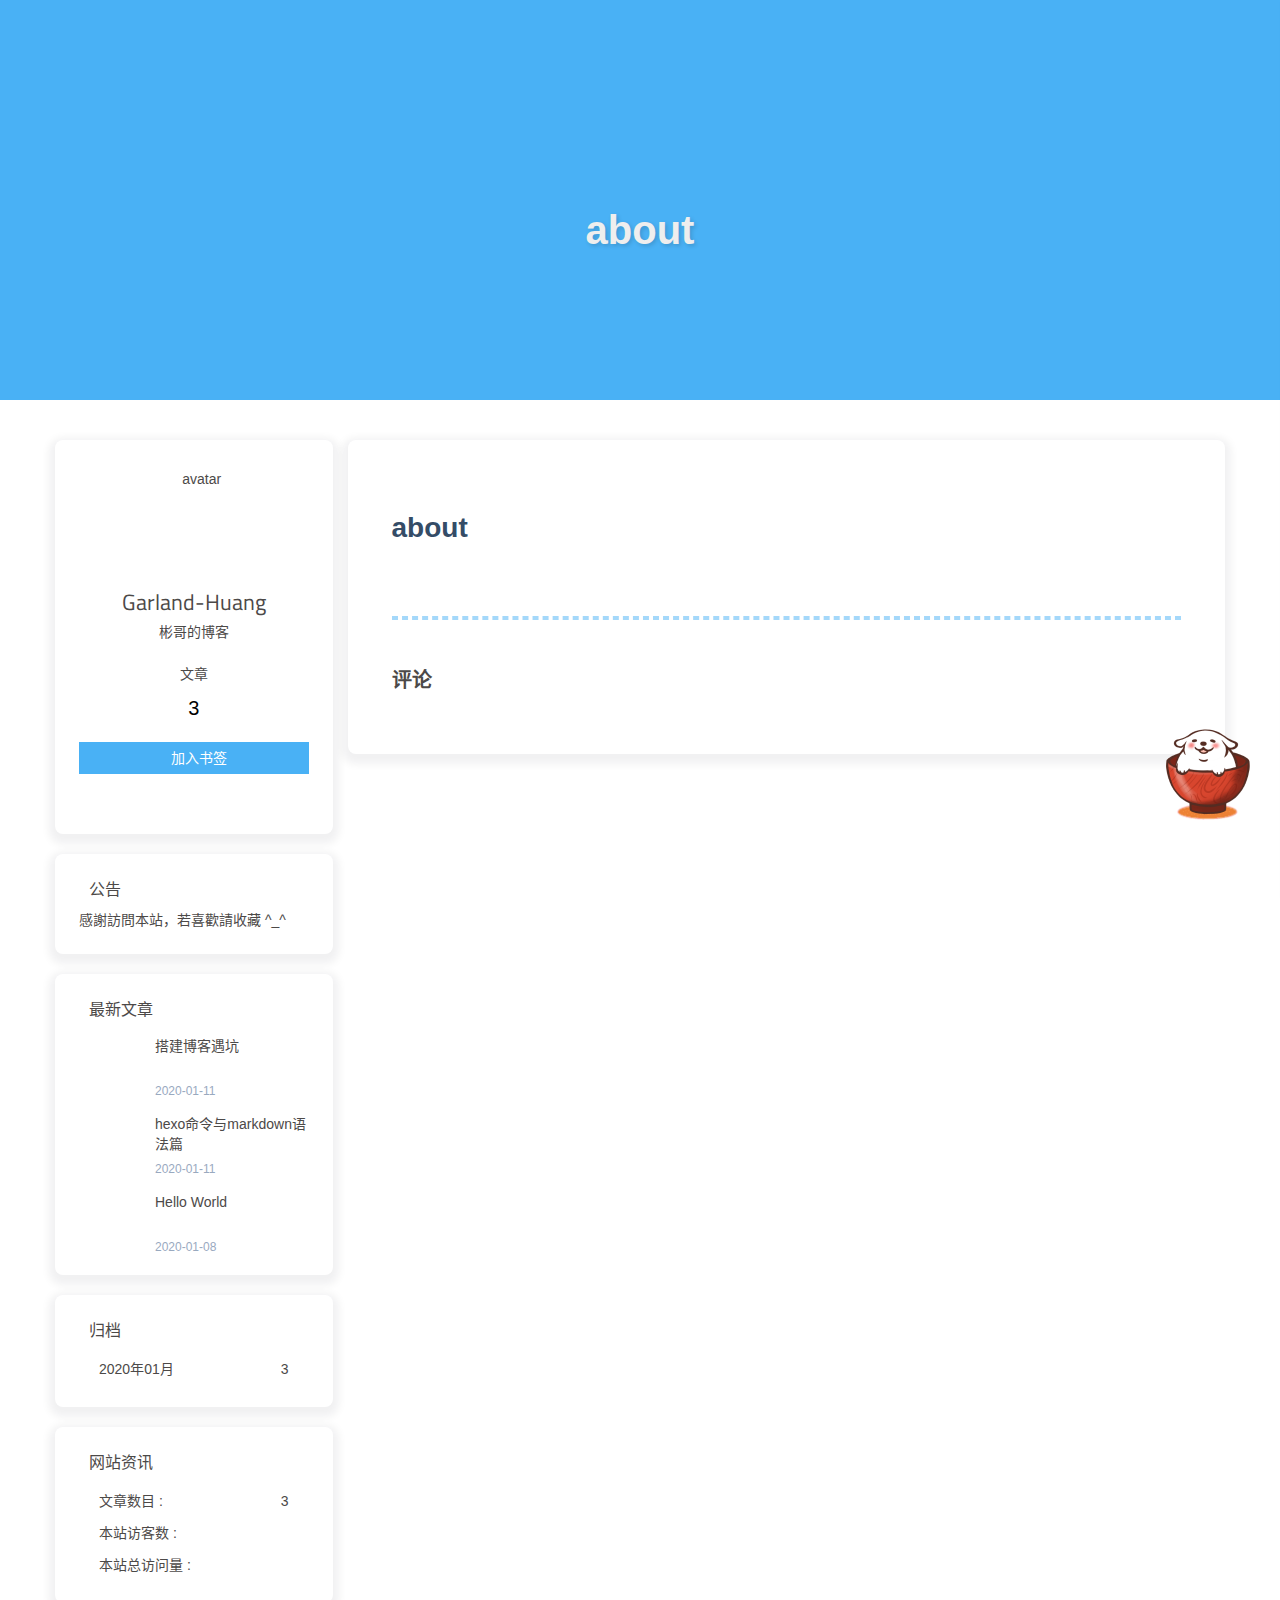
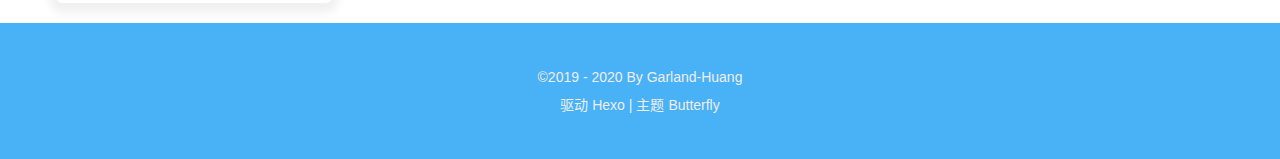
==== about/index.html @ a45348ec "Site updated: 2020-02-02 19:37:03" ====
<!DOCTYPE html><html lang="zh-CN" data-theme="light"><head><meta charset="UTF-8"><meta http-equiv="X-UA-Compatible" content="IE=edge"><meta name="viewport" content="width=device-width, initial-scale=1, maximum-scale=5"><title>about | 彬哥的个人博客 | 暗夜...</title><meta name="description" content="about"><meta name="keywords" content="Garland"><meta name="author" content="Garland-Huang"><meta name="copyright" content="Garland-Huang"><meta name="format-detection" content="telephone=no"><link rel="shortcut icon" href="/img/favicon.ico"><link rel="preconnect" href="//cdn.jsdelivr.net"><link rel="preconnect" href="https://fonts.googleapis.com" crossorigin><link rel="preconnect" href="//busuanzi.ibruce.info"><meta name="twitter:card" content="summary"><meta name="twitter:title" content="about"><meta name="twitter:description" content="about"><meta name="twitter:image" content="http://huangjiabin.cn/img/avatar.png"><meta property="og:type" content="website"><meta property="og:title" content="about"><meta property="og:url" content="http://huangjiabin.cn/about/"><meta property="og:site_name" content="彬哥的个人博客 | 暗夜..."><meta property="og:description" content="about"><meta property="og:image" content="http://huangjiabin.cn/img/avatar.png"><meta http-equiv="Cache-Control" content="no-transform"><meta http-equiv="Cache-Control" content="no-siteapp"><script src="https://cdn.jsdelivr.net/npm/js-cookie/dist/js.cookie.min.js"></script><script>const autoChangeMode = 'false'
var t = Cookies.get("theme");
if (autoChangeMode == '1'){
const isDarkMode = window.matchMedia("(prefers-color-scheme: dark)").matches
const isLightMode = window.matchMedia("(prefers-color-scheme: light)").matches
const isNotSpecified = window.matchMedia("(prefers-color-scheme: no-preference)").matches
const hasNoSupport = !isDarkMode && !isLightMode && !isNotSpecified

if (t === undefined){
  if (isLightMode) activateLightMode()
  else if (isDarkMode) activateDarkMode()
  else if (isNotSpecified || hasNoSupport){
    console.log('You specified no preference for a color scheme or your browser does not support it. I Schedule dark mode during night time.')
    now = new Date();
    hour = now.getHours();
    isNight = hour < 6 || hour >= 18
    isNight ? activateDarkMode() : activateLightMode()
}
} else if (t == 'light') activateLightMode()
else activateDarkMode()


} else if (autoChangeMode == '2'){
  now = new Date();
  hour = now.getHours();
  isNight = hour < 6 || hour >= 18
  if(t === undefined) isNight? activateDarkMode() : activateLightMode()
  else if (t === 'light') activateLightMode()
  else activateDarkMode() 
} else {
  if ( t == 'dark' ) activateDarkMode()
  else if ( t == 'light') activateLightMode()
}

function activateDarkMode(){
  document.documentElement.setAttribute('data-theme', 'dark')
  if (document.querySelector('meta[name="theme-color"]') !== null){
    document.querySelector('meta[name="theme-color"]').setAttribute('content','#000')
  }
}
function activateLightMode(){
  document.documentElement.setAttribute('data-theme', 'light')
  if (document.querySelector('meta[name="theme-color"]') !== null){
  document.querySelector('meta[name="theme-color"]').setAttribute('content','#fff')
  }
}</script><link rel="stylesheet" href="/css/index.css"><link rel="stylesheet" href="https://cdn.jsdelivr.net/npm/font-awesome@latest/css/font-awesome.min.css"><link rel="stylesheet" href="https://cdn.jsdelivr.net/npm/@fancyapps/fancybox@latest/dist/jquery.fancybox.min.css"><link rel="canonical" href="http://huangjiabin.cn/about/"><link rel="stylesheet" type="text/css" href="https://cdn.jsdelivr.net/npm/gitalk/dist/gitalk.min.css"><script src="https://cdn.jsdelivr.net/npm/gitalk@latest/dist/gitalk.min.js"></script><script src="https://cdn.jsdelivr.net/npm/blueimp-md5@2.10.0/js/md5.min.js"></script><link rel="preload" href="https://cdn.jsdelivr.net/gh/jerryc127/butterfly_cdn@2.1.0/top_img/index.jpg" as="image"><link rel="stylesheet" href="https://fonts.googleapis.com/css?family=Titillium+Web"><script>var GLOBAL_CONFIG = { 
  root: '/',
  algolia: undefined,
  localSearch: undefined,
  translate: {"defaultEncoding":2,"translateDelay":0,"cookieDomain":"https://xxx/","msgToTraditionalChinese":"繁","msgToSimplifiedChinese":"简"},
  copy: {
    success: '复制成功',
    error: '复制错误',
    noSupport: '浏览器不支持'
  },
  bookmark: {
    title: 'Snackbar.bookmark.title',
    message_prev: '按',
    message_next: '键将本页加入书签'
  },
  runtime_unit: '天',
  runtime: false,
  copyright: undefined,
  ClickShowText: undefined,
  medium_zoom: false,
  fancybox: true,
  Snackbar: undefined,
  baiduPush: false,
  isHome: false,
  isPost: false
  
}</script><meta name="generator" content="Hexo 4.2.0"><link rel="alternate" href="/atom.xml" title="彬哥的个人博客 | 暗夜..." type="application/atom+xml">
</head><body><canvas class="fireworks"></canvas><header> <div id="page-header"><span class="pull_left" id="blog_name"><a class="blog_title" id="site-name" href="/">彬哥的个人博客 | 暗夜...</a></span><span class="toggle-menu pull_right close"><a class="site-page"><i class="fa fa-bars fa-fw" aria-hidden="true"></i></a></span><span class="pull_right menus"><div class="menus_items"><div class="menus_item"><a class="site-page" href="/"><i class="fa-fw fa fa-home"></i><span> 首页</span></a></div><div class="menus_item"><a class="site-page" href="/archives/"><i class="fa-fw fa fa-archive"></i><span> 时间轴</span></a></div><div class="menus_item"><a class="site-page" href="/tags/"><i class="fa-fw fa fa-tags"></i><span> 标签</span></a></div><div class="menus_item"><a class="site-page" href="/categories/"><i class="fa-fw fa fa-folder-open"></i><span> 分类</span></a></div><div class="menus_item"><a class="site-page"><i class="fa-fw fa fa-list" aria-hidden="true"></i><span> 娱乐</span><i class="fa fa-chevron-down menus-expand" aria-hidden="true"></i></a><ul class="menus_item_child"><li><a class="site-page" href="/music/"><i class="fa-fw fa fa-music"></i><span> 音乐</span></a></li><li><a class="site-page" href="/movies/"><i class="fa-fw fa fa-film"></i><span> 电影</span></a></li></ul></div><div class="menus_item"><a class="site-page" href="/link/"><i class="fa-fw fa fa-link"></i><span> 友链</span></a></div><div class="menus_item"><a class="site-page" href="/about/"><i class="fa-fw fa fa-heart"></i><span> 关于</span></a></div></div></span></div></header><div id="mobile-sidebar"><div id="menu_mask"></div><div id="mobile-sidebar-menus"><div class="mobile_author_icon"><img class="avatar-img" src="/img/avatar.png" onerror="onerror=null;src='/img/friend_404.gif'" alt="avatar"></div><div class="mobile_post_data"><div class="mobile_data_item is-center"><div class="mobile_data_link"><a href="/archives/"><div class="headline">文章</div><div class="length_num">3</div></a></div></div></div><hr><div class="menus_items"><div class="menus_item"><a class="site-page" href="/"><i class="fa-fw fa fa-home"></i><span> 首页</span></a></div><div class="menus_item"><a class="site-page" href="/archives/"><i class="fa-fw fa fa-archive"></i><span> 时间轴</span></a></div><div class="menus_item"><a class="site-page" href="/tags/"><i class="fa-fw fa fa-tags"></i><span> 标签</span></a></div><div class="menus_item"><a class="site-page" href="/categories/"><i class="fa-fw fa fa-folder-open"></i><span> 分类</span></a></div><div class="menus_item"><a class="site-page"><i class="fa-fw fa fa-list" aria-hidden="true"></i><span> 娱乐</span><i class="fa fa-chevron-down menus-expand" aria-hidden="true"></i></a><ul class="menus_item_child"><li><a class="site-page" href="/music/"><i class="fa-fw fa fa-music"></i><span> 音乐</span></a></li><li><a class="site-page" href="/movies/"><i class="fa-fw fa fa-film"></i><span> 电影</span></a></li></ul></div><div class="menus_item"><a class="site-page" href="/link/"><i class="fa-fw fa fa-link"></i><span> 友链</span></a></div><div class="menus_item"><a class="site-page" href="/about/"><i class="fa-fw fa fa-heart"></i><span> 关于</span></a></div></div></div></div><div id="body-wrap"><nav class="not_index_bg" id="nav" style="background-image: url(https://cdn.jsdelivr.net/gh/jerryc127/butterfly_cdn@2.1.0/top_img/index.jpg)"><div id="page_site-info"><div id="site-title"><span class="blogtitle">about</span></div></div></nav><main id="content-outer"><div class="layout_page" id="content-inner"><article id="page"><h1>about</h1><div class="article-container"></div><nav id="pagination"><div class="pagination"></div></nav><hr><div id="post-comment"><div class="comment_headling"><i class="fa fa-comments fa-fw" aria-hidden="true"></i><span> 评论</span></div><div id="gitalk-container"></div><script>var gitalk = new Gitalk({
  clientID: 'Iv1.d2385b5e6cdc7e9d',
  clientSecret: 'ff9195f30283f5618d2cb65012f3c8c3c2c11905',
  repo: 'Garland-Huang.github.io',
  owner: 'Garland-Huang',
  admin: 'Garland-Huang',
  id: md5(decodeURI(location.pathname)),
  language: '',
  updateCountCallback: commentCount
})
gitalk.render('gitalk-container')

function commentCount(n){
  document.getElementsByClassName('gitalk-comment-count')[0].innerHTML= n
}</script></div></article><div class="aside_content" id="aside_content"><div class="card-widget card-info"><div class="card-content"><div class="card-info-avatar is-center"><img class="avatar-img" src="/img/avatar.png" onerror="this.onerror=null;this.src='/img/friend_404.gif'" alt="avatar"><div class="author-info__name">Garland-Huang</div><div class="author-info__description">彬哥的博客</div></div><div class="card-info-data"><div class="card-info-data-item is-center"><a href="/archives/"><div class="headline">文章</div><div class="length_num">3</div></a></div></div><div class="card-info-bookmark is-center"><a class="bookmark button--primary button--animated" id="bookmark-it" href="javascript:;" title="加入书签" target="_self"><i class="fa fa-bookmark" aria-hidden="true"></i><span>加入书签</span></a></div><div class="card-info-social-icons is-center"><a class="social-icon" href="https://github.com/Garland-Huang" target="_blank"><i class="fa fa-github" aria-hidden="true"></i></a><a class="social-icon" href="mailto:328720905@qq.com" target="_blank"><i class="fa fa-envelope" aria-hidden="true"></i></a><a class="social-icon" href="/atom.xml" target="_blank"><i class="fa fa-rss" aria-hidden="true"></i></a></div></div></div><div class="card-widget card-announcement"><div class="card-content"><div class="item-headline"><i class="fa fa-bullhorn card-announcement-animation" aria-hidden="true"></i><span>公告</span></div><div class="announcement_content">感謝訪問本站，若喜歡請收藏 ^_^</div></div></div><div class="card-widget card-recent-post"><div class="card-content"><div class="item-headline"><i class="fa fa-history" aria-hidden="true"></i><span>最新文章</span></div><div class="aside-recent-item"> <div class="aside-recent-post"><a href="/2020/01/11/%E6%90%AD%E5%BB%BA%E5%8D%9A%E5%AE%A2%E9%81%87%E5%9D%91/"><div class="aside-post-cover"><img class="aside-post-bg lazyload" data-src="https://cdn.jsdelivr.net/gh/jerryc127/butterfly_cdn@2.1.0/top_img/default.png" onerror="this.onerror=null;this.src='/img/404.jpg'" title="搭建博客遇坑" alt="搭建博客遇坑"></div><div class="aside-post-title"><div class="aside-post_title" href="/2020/01/11/%E6%90%AD%E5%BB%BA%E5%8D%9A%E5%AE%A2%E9%81%87%E5%9D%91/" title="搭建博客遇坑">搭建博客遇坑</div><time class="aside-post_meta post-meta__date">2020-01-11</time></div></a></div><div class="aside-recent-post"><a href="/2020/01/11/%E8%AF%AD%E6%B3%95%E5%91%BD%E4%BB%A4%E7%AF%87/"><div class="aside-post-cover"><img class="aside-post-bg lazyload" data-src="https://cdn.jsdelivr.net/gh/jerryc127/butterfly_cdn@2.1.0/top_img/default.png" onerror="this.onerror=null;this.src='/img/404.jpg'" title="hexo命令与markdown语法篇" alt="hexo命令与markdown语法篇"></div><div class="aside-post-title"><div class="aside-post_title" href="/2020/01/11/%E8%AF%AD%E6%B3%95%E5%91%BD%E4%BB%A4%E7%AF%87/" title="hexo命令与markdown语法篇">hexo命令与markdown语法篇</div><time class="aside-post_meta post-meta__date">2020-01-11</time></div></a></div><div class="aside-recent-post"><a href="/2020/01/08/hello-world/"><div class="aside-post-cover"><img class="aside-post-bg lazyload" data-src="https://cdn.jsdelivr.net/gh/jerryc127/butterfly_cdn@2.1.0/top_img/default.png" onerror="this.onerror=null;this.src='/img/404.jpg'" title="Hello World" alt="Hello World"></div><div class="aside-post-title"><div class="aside-post_title" href="/2020/01/08/hello-world/" title="Hello World">Hello World</div><time class="aside-post_meta post-meta__date">2020-01-08</time></div></a></div></div></div></div><div class="card-widget card-archives"><div class="card-content"><div class="item-headline"><i class="fa fa-archive" aria-hidden="true"></i><span>归档</span></div><ul class="archive-list"><li class="archive-list-item"><a class="archive-list-link" href="/archives/2020/01/"><span class="archive-list-date">2020年01月</span><span class="archive-list-count">3</span></a></li></ul></div></div><div class="card-widget card-webinfo"><div class="card-content"><div class="item-headline"><i class="fa fa-line-chart" aria-hidden="true"></i><span>网站资讯</span></div><div class="webinfo"><div class="webinfo-item"><div class="webinfo-article-name">文章数目 :</div><div class="webinfo-article-count">3</div></div><div class="webinfo-item">      <div class="webinfo-site-uv-name">本站访客数 :</div><div class="webinfo-site-uv-count" id="busuanzi_value_site_uv"></div></div><div class="webinfo-item"><div class="webinfo-site-name">本站总访问量 :</div><div class="webinfo-site-pv-count" id="busuanzi_value_site_pv"></div></div></div></div></div></div></div></main><footer id="footer" data-type="color"><div id="footer-wrap"><div class="copyright">&copy;2019 - 2020 By Garland-Huang</div><div class="framework-info"><span>驱动 </span><a href="http://hexo.io" target="_blank" rel="noopener"><span>Hexo</span></a><span class="footer-separator">|</span><span>主题 </span><a href="https://github.com/jerryc127/hexo-theme-butterfly" target="_blank" rel="noopener"><span>Butterfly</span></a></div></div></footer></div><section class="rightside" id="rightside"><div id="rightside-config-hide"><a class="translate_chn_to_cht" id="translateLink" href="javascript:translatePage();" title="简繁转换" target="_self">繁</a><i class="darkmode fa fa-moon-o" id="darkmode" title="夜间模式"></i></div><div id="rightside-config-show"><div id="rightside_config" title="设置"><i class="fa fa-cog" aria-hidden="true"></i></div><i class="fa fa-arrow-up" id="go-up" title="回到顶部" aria-hidden="true"></i></div></section><script src="https://cdn.jsdelivr.net/npm/jquery@latest/dist/jquery.min.js"></script><script src="/js/utils.js"></script><script src="/js/main.js"></script><script src="/js/tw_cn.js"></script><script src="https://cdn.jsdelivr.net/npm/@fancyapps/fancybox@latest/dist/jquery.fancybox.min.js"></script><script src="https://cdn.jsdelivr.net/npm/animejs@latest/anime.min.js"></script><script src="https://cdn.jsdelivr.net/gh/jerryc127/butterfly_cdn@2.1.0/js/fireworks.js"></script><script id="canvas_nest" color="0,0,255" opacity="0.7" zIndex="-1" count="99" mobile="true" src="https://cdn.jsdelivr.net/gh/jerryc127/butterfly_cdn@2.1.0/js/canvas-nest.js"></script><script async src="//busuanzi.ibruce.info/busuanzi/2.3/busuanzi.pure.mini.js"></script><script src="https://cdn.jsdelivr.net/npm/instant.page@latest/instantpage.min.js" type="module"></script><script src="https://cdn.jsdelivr.net/npm/lazysizes@latest/lazysizes.min.js" async=""></script><script src="/live2dw/lib/L2Dwidget.min.js?094cbace49a39548bed64abff5988b05"></script><script>L2Dwidget.init({"model":{"jsonPath":"/live2dw/assets/wanko.model.json"},"display":{"position":"right","width":150,"height":300},"mobile":{"show":false,"scale":0.5},"log":false,"pluginJsPath":"lib/","pluginModelPath":"assets/","pluginRootPath":"live2dw/","tagMode":false});</script></body></html>
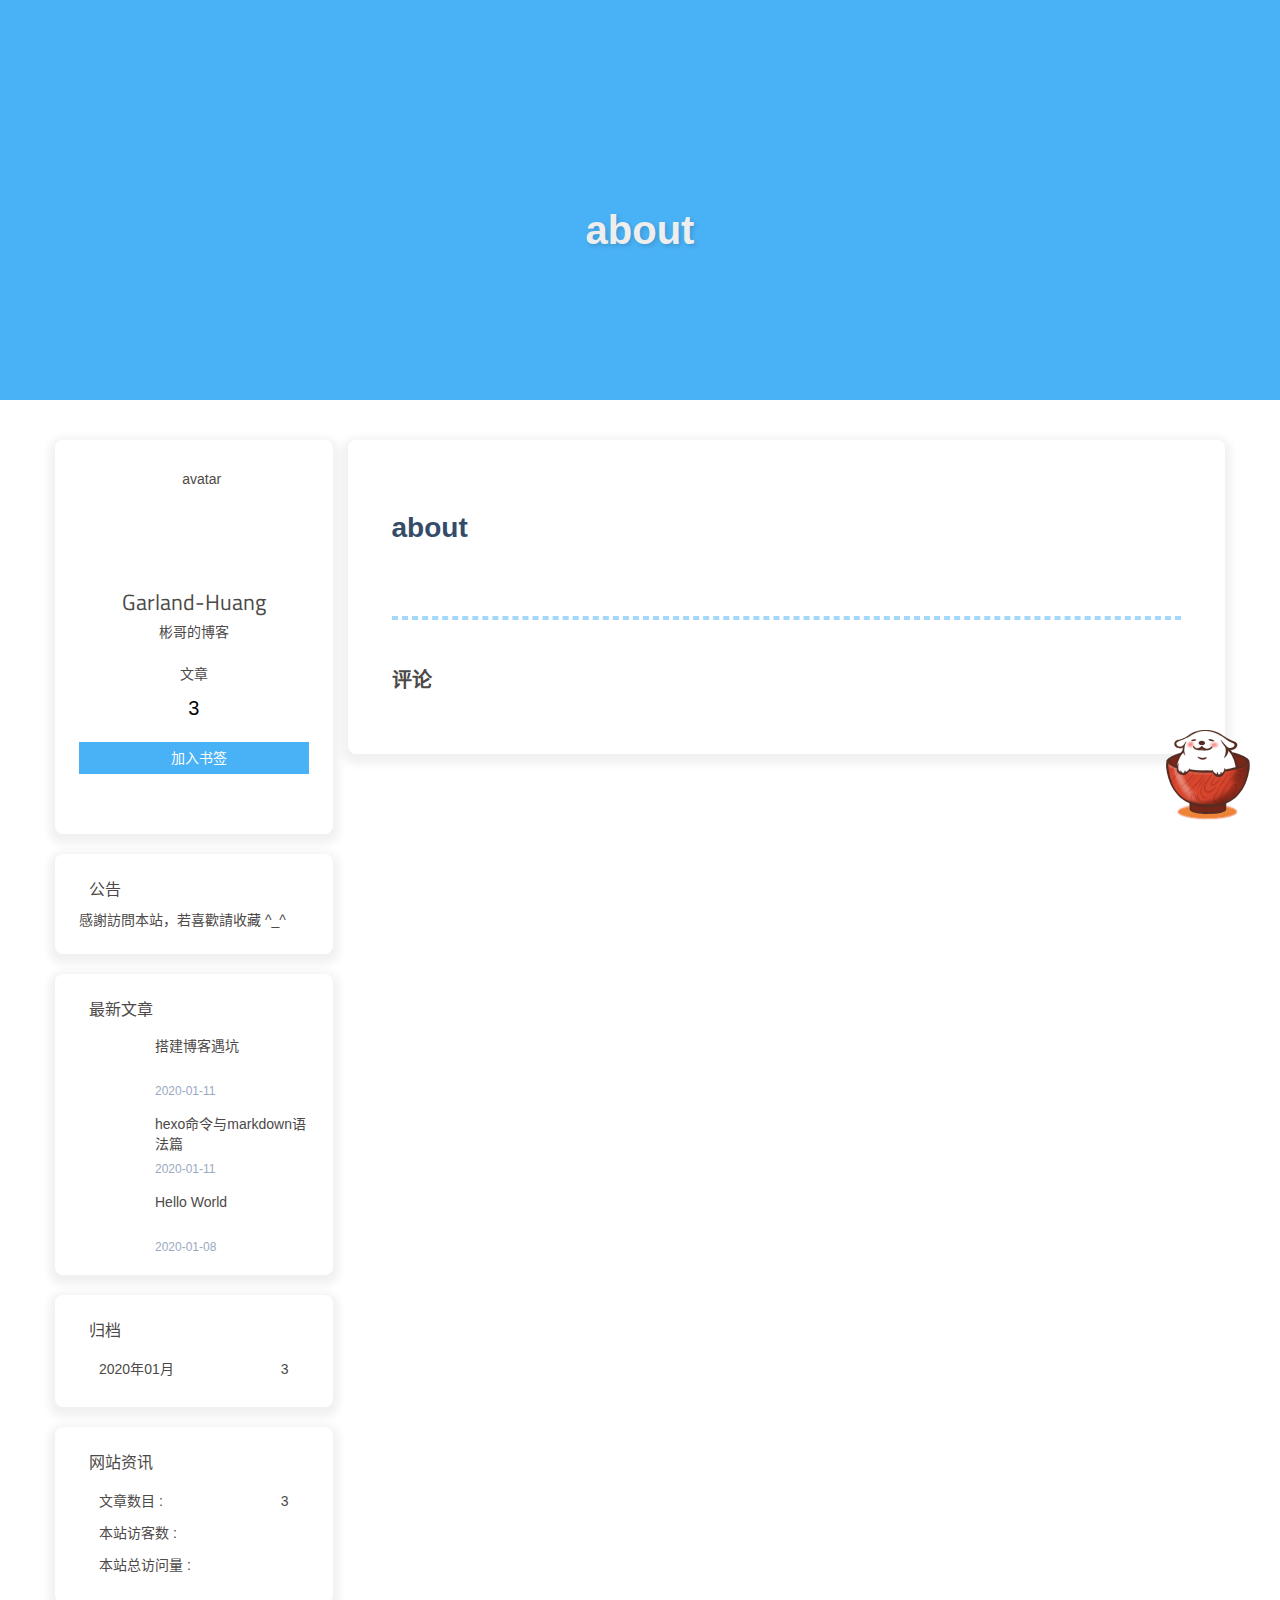
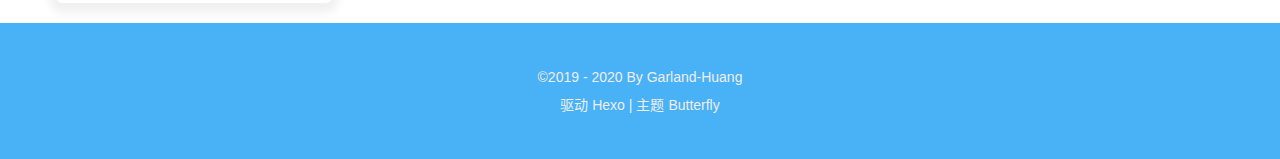
==== commit e797f4db: "Site updated: 2020-02-03 00:46:48" ====
--- a/about/index.html
+++ b/about/index.html
@@ -71,9 +71,9 @@
   
 }</script><meta name="generator" content="Hexo 4.2.0"><link rel="alternate" href="/atom.xml" title="彬哥的个人博客 | 暗夜..." type="application/atom+xml">
 </head><body><canvas class="fireworks"></canvas><header> <div id="page-header"><span class="pull_left" id="blog_name"><a class="blog_title" id="site-name" href="/">彬哥的个人博客 | 暗夜...</a></span><span class="toggle-menu pull_right close"><a class="site-page"><i class="fa fa-bars fa-fw" aria-hidden="true"></i></a></span><span class="pull_right menus"><div class="menus_items"><div class="menus_item"><a class="site-page" href="/"><i class="fa-fw fa fa-home"></i><span> 首页</span></a></div><div class="menus_item"><a class="site-page" href="/archives/"><i class="fa-fw fa fa-archive"></i><span> 时间轴</span></a></div><div class="menus_item"><a class="site-page" href="/tags/"><i class="fa-fw fa fa-tags"></i><span> 标签</span></a></div><div class="menus_item"><a class="site-page" href="/categories/"><i class="fa-fw fa fa-folder-open"></i><span> 分类</span></a></div><div class="menus_item"><a class="site-page"><i class="fa-fw fa fa-list" aria-hidden="true"></i><span> 娱乐</span><i class="fa fa-chevron-down menus-expand" aria-hidden="true"></i></a><ul class="menus_item_child"><li><a class="site-page" href="/music/"><i class="fa-fw fa fa-music"></i><span> 音乐</span></a></li><li><a class="site-page" href="/movies/"><i class="fa-fw fa fa-film"></i><span> 电影</span></a></li></ul></div><div class="menus_item"><a class="site-page" href="/link/"><i class="fa-fw fa fa-link"></i><span> 友链</span></a></div><div class="menus_item"><a class="site-page" href="/about/"><i class="fa-fw fa fa-heart"></i><span> 关于</span></a></div></div></span></div></header><div id="mobile-sidebar"><div id="menu_mask"></div><div id="mobile-sidebar-menus"><div class="mobile_author_icon"><img class="avatar-img" src="/img/avatar.png" onerror="onerror=null;src='/img/friend_404.gif'" alt="avatar"></div><div class="mobile_post_data"><div class="mobile_data_item is-center"><div class="mobile_data_link"><a href="/archives/"><div class="headline">文章</div><div class="length_num">3</div></a></div></div></div><hr><div class="menus_items"><div class="menus_item"><a class="site-page" href="/"><i class="fa-fw fa fa-home"></i><span> 首页</span></a></div><div class="menus_item"><a class="site-page" href="/archives/"><i class="fa-fw fa fa-archive"></i><span> 时间轴</span></a></div><div class="menus_item"><a class="site-page" href="/tags/"><i class="fa-fw fa fa-tags"></i><span> 标签</span></a></div><div class="menus_item"><a class="site-page" href="/categories/"><i class="fa-fw fa fa-folder-open"></i><span> 分类</span></a></div><div class="menus_item"><a class="site-page"><i class="fa-fw fa fa-list" aria-hidden="true"></i><span> 娱乐</span><i class="fa fa-chevron-down menus-expand" aria-hidden="true"></i></a><ul class="menus_item_child"><li><a class="site-page" href="/music/"><i class="fa-fw fa fa-music"></i><span> 音乐</span></a></li><li><a class="site-page" href="/movies/"><i class="fa-fw fa fa-film"></i><span> 电影</span></a></li></ul></div><div class="menus_item"><a class="site-page" href="/link/"><i class="fa-fw fa fa-link"></i><span> 友链</span></a></div><div class="menus_item"><a class="site-page" href="/about/"><i class="fa-fw fa fa-heart"></i><span> 关于</span></a></div></div></div></div><div id="body-wrap"><nav class="not_index_bg" id="nav" style="background-image: url(https://cdn.jsdelivr.net/gh/jerryc127/butterfly_cdn@2.1.0/top_img/index.jpg)"><div id="page_site-info"><div id="site-title"><span class="blogtitle">about</span></div></div></nav><main id="content-outer"><div class="layout_page" id="content-inner"><article id="page"><h1>about</h1><div class="article-container"></div><nav id="pagination"><div class="pagination"></div></nav><hr><div id="post-comment"><div class="comment_headling"><i class="fa fa-comments fa-fw" aria-hidden="true"></i><span> 评论</span></div><div id="gitalk-container"></div><script>var gitalk = new Gitalk({
-  clientID: 'Iv1.d2385b5e6cdc7e9d',
-  clientSecret: 'ff9195f30283f5618d2cb65012f3c8c3c2c11905',
-  repo: 'Garland-Huang.github.io',
+  clientID: 'a568eb4f4dfdea8dc52d',
+  clientSecret: 'd1d20f881aa474849dd98c46fc5cc0b14513a625',
+  repo: 'blogComment',
   owner: 'Garland-Huang',
   admin: 'Garland-Huang',
   id: md5(decodeURI(location.pathname)),
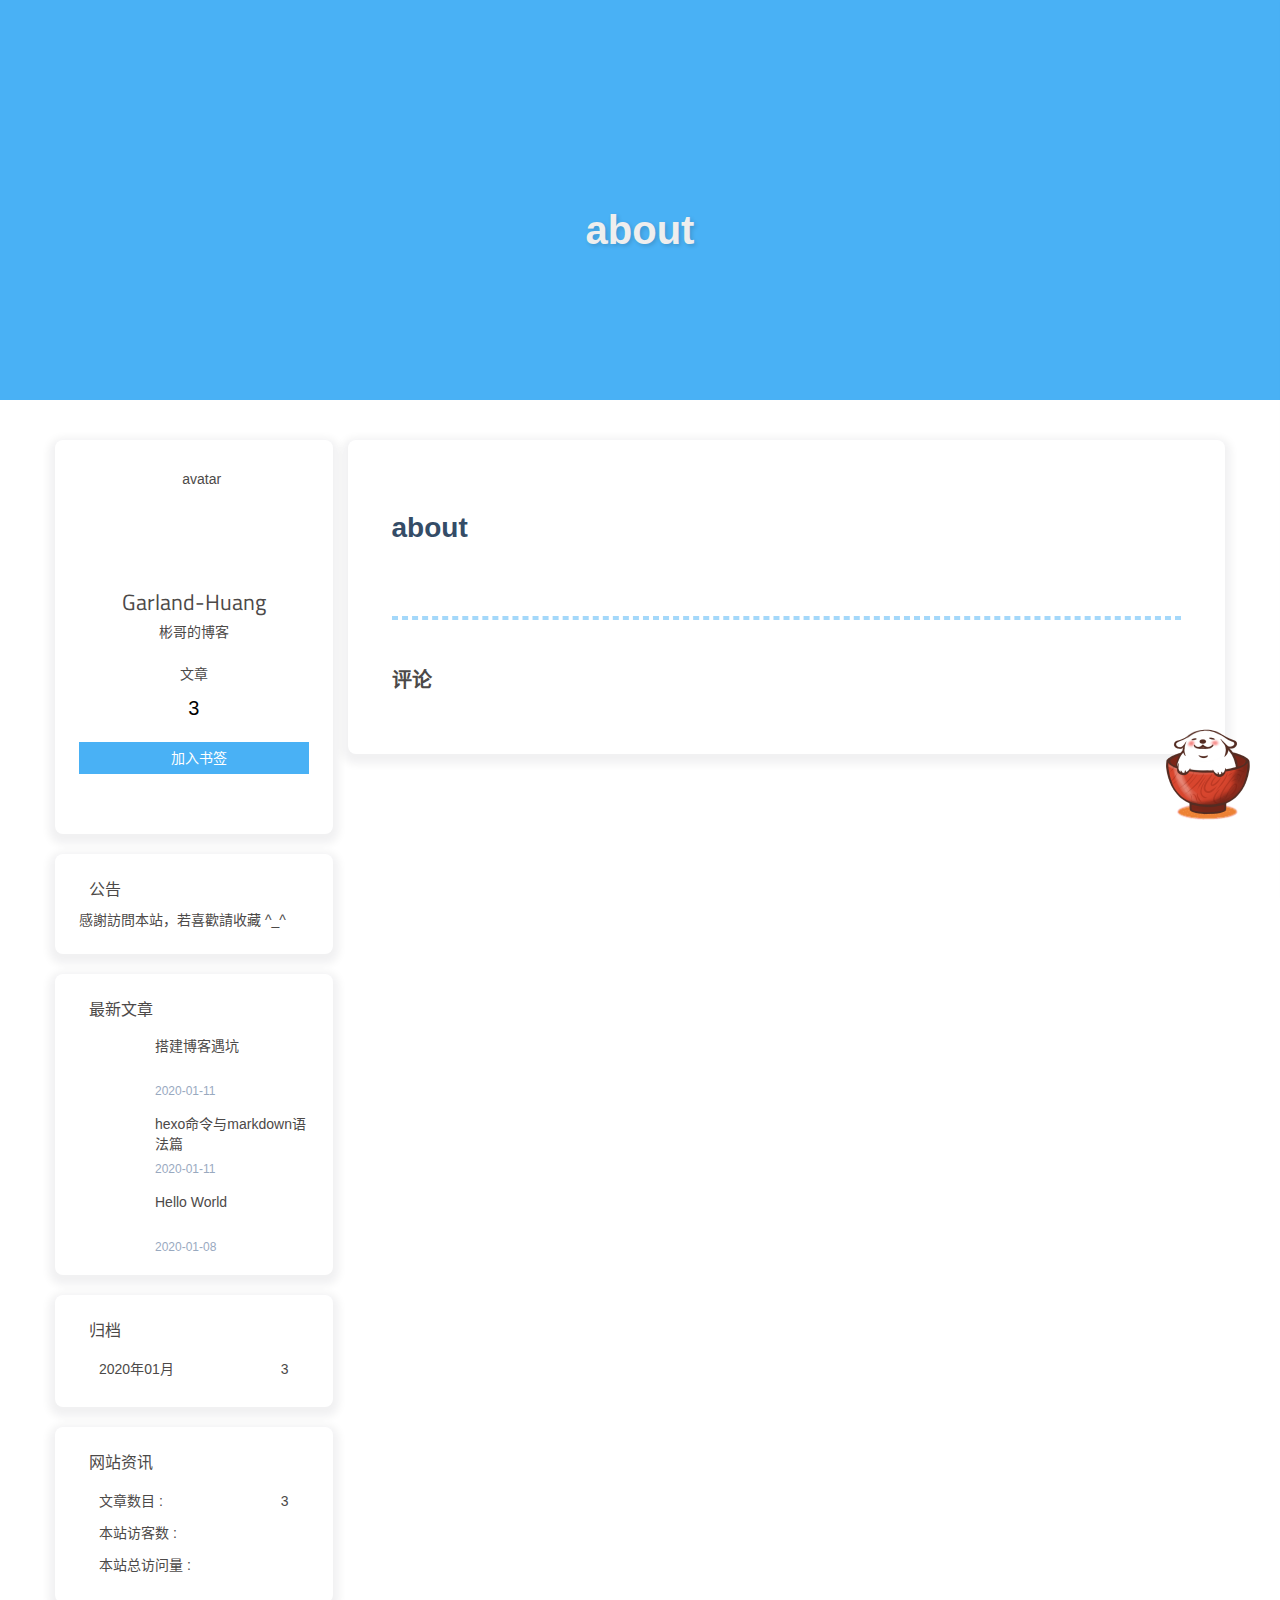
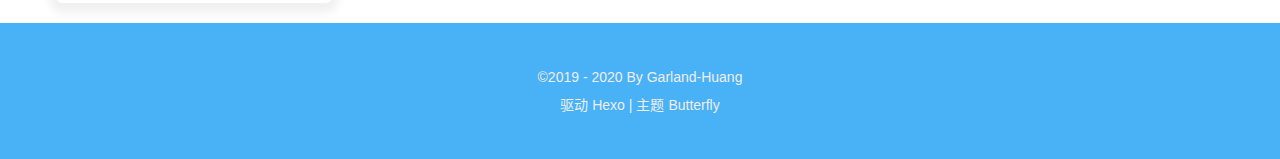
==== commit 1a1fbf29: "Site updated: 2020-02-03 01:00:09" ====
--- a/about/index.html
+++ b/about/index.html
@@ -73,7 +73,7 @@
 </head><body><canvas class="fireworks"></canvas><header> <div id="page-header"><span class="pull_left" id="blog_name"><a class="blog_title" id="site-name" href="/">彬哥的个人博客 | 暗夜...</a></span><span class="toggle-menu pull_right close"><a class="site-page"><i class="fa fa-bars fa-fw" aria-hidden="true"></i></a></span><span class="pull_right menus"><div class="menus_items"><div class="menus_item"><a class="site-page" href="/"><i class="fa-fw fa fa-home"></i><span> 首页</span></a></div><div class="menus_item"><a class="site-page" href="/archives/"><i class="fa-fw fa fa-archive"></i><span> 时间轴</span></a></div><div class="menus_item"><a class="site-page" href="/tags/"><i class="fa-fw fa fa-tags"></i><span> 标签</span></a></div><div class="menus_item"><a class="site-page" href="/categories/"><i class="fa-fw fa fa-folder-open"></i><span> 分类</span></a></div><div class="menus_item"><a class="site-page"><i class="fa-fw fa fa-list" aria-hidden="true"></i><span> 娱乐</span><i class="fa fa-chevron-down menus-expand" aria-hidden="true"></i></a><ul class="menus_item_child"><li><a class="site-page" href="/music/"><i class="fa-fw fa fa-music"></i><span> 音乐</span></a></li><li><a class="site-page" href="/movies/"><i class="fa-fw fa fa-film"></i><span> 电影</span></a></li></ul></div><div class="menus_item"><a class="site-page" href="/link/"><i class="fa-fw fa fa-link"></i><span> 友链</span></a></div><div class="menus_item"><a class="site-page" href="/about/"><i class="fa-fw fa fa-heart"></i><span> 关于</span></a></div></div></span></div></header><div id="mobile-sidebar"><div id="menu_mask"></div><div id="mobile-sidebar-menus"><div class="mobile_author_icon"><img class="avatar-img" src="/img/avatar.png" onerror="onerror=null;src='/img/friend_404.gif'" alt="avatar"></div><div class="mobile_post_data"><div class="mobile_data_item is-center"><div class="mobile_data_link"><a href="/archives/"><div class="headline">文章</div><div class="length_num">3</div></a></div></div></div><hr><div class="menus_items"><div class="menus_item"><a class="site-page" href="/"><i class="fa-fw fa fa-home"></i><span> 首页</span></a></div><div class="menus_item"><a class="site-page" href="/archives/"><i class="fa-fw fa fa-archive"></i><span> 时间轴</span></a></div><div class="menus_item"><a class="site-page" href="/tags/"><i class="fa-fw fa fa-tags"></i><span> 标签</span></a></div><div class="menus_item"><a class="site-page" href="/categories/"><i class="fa-fw fa fa-folder-open"></i><span> 分类</span></a></div><div class="menus_item"><a class="site-page"><i class="fa-fw fa fa-list" aria-hidden="true"></i><span> 娱乐</span><i class="fa fa-chevron-down menus-expand" aria-hidden="true"></i></a><ul class="menus_item_child"><li><a class="site-page" href="/music/"><i class="fa-fw fa fa-music"></i><span> 音乐</span></a></li><li><a class="site-page" href="/movies/"><i class="fa-fw fa fa-film"></i><span> 电影</span></a></li></ul></div><div class="menus_item"><a class="site-page" href="/link/"><i class="fa-fw fa fa-link"></i><span> 友链</span></a></div><div class="menus_item"><a class="site-page" href="/about/"><i class="fa-fw fa fa-heart"></i><span> 关于</span></a></div></div></div></div><div id="body-wrap"><nav class="not_index_bg" id="nav" style="background-image: url(https://cdn.jsdelivr.net/gh/jerryc127/butterfly_cdn@2.1.0/top_img/index.jpg)"><div id="page_site-info"><div id="site-title"><span class="blogtitle">about</span></div></div></nav><main id="content-outer"><div class="layout_page" id="content-inner"><article id="page"><h1>about</h1><div class="article-container"></div><nav id="pagination"><div class="pagination"></div></nav><hr><div id="post-comment"><div class="comment_headling"><i class="fa fa-comments fa-fw" aria-hidden="true"></i><span> 评论</span></div><div id="gitalk-container"></div><script>var gitalk = new Gitalk({
   clientID: 'a568eb4f4dfdea8dc52d',
   clientSecret: 'd1d20f881aa474849dd98c46fc5cc0b14513a625',
-  repo: 'blogComment',
+  repo: 'Garland-Huang.github.io',
   owner: 'Garland-Huang',
   admin: 'Garland-Huang',
   id: md5(decodeURI(location.pathname)),
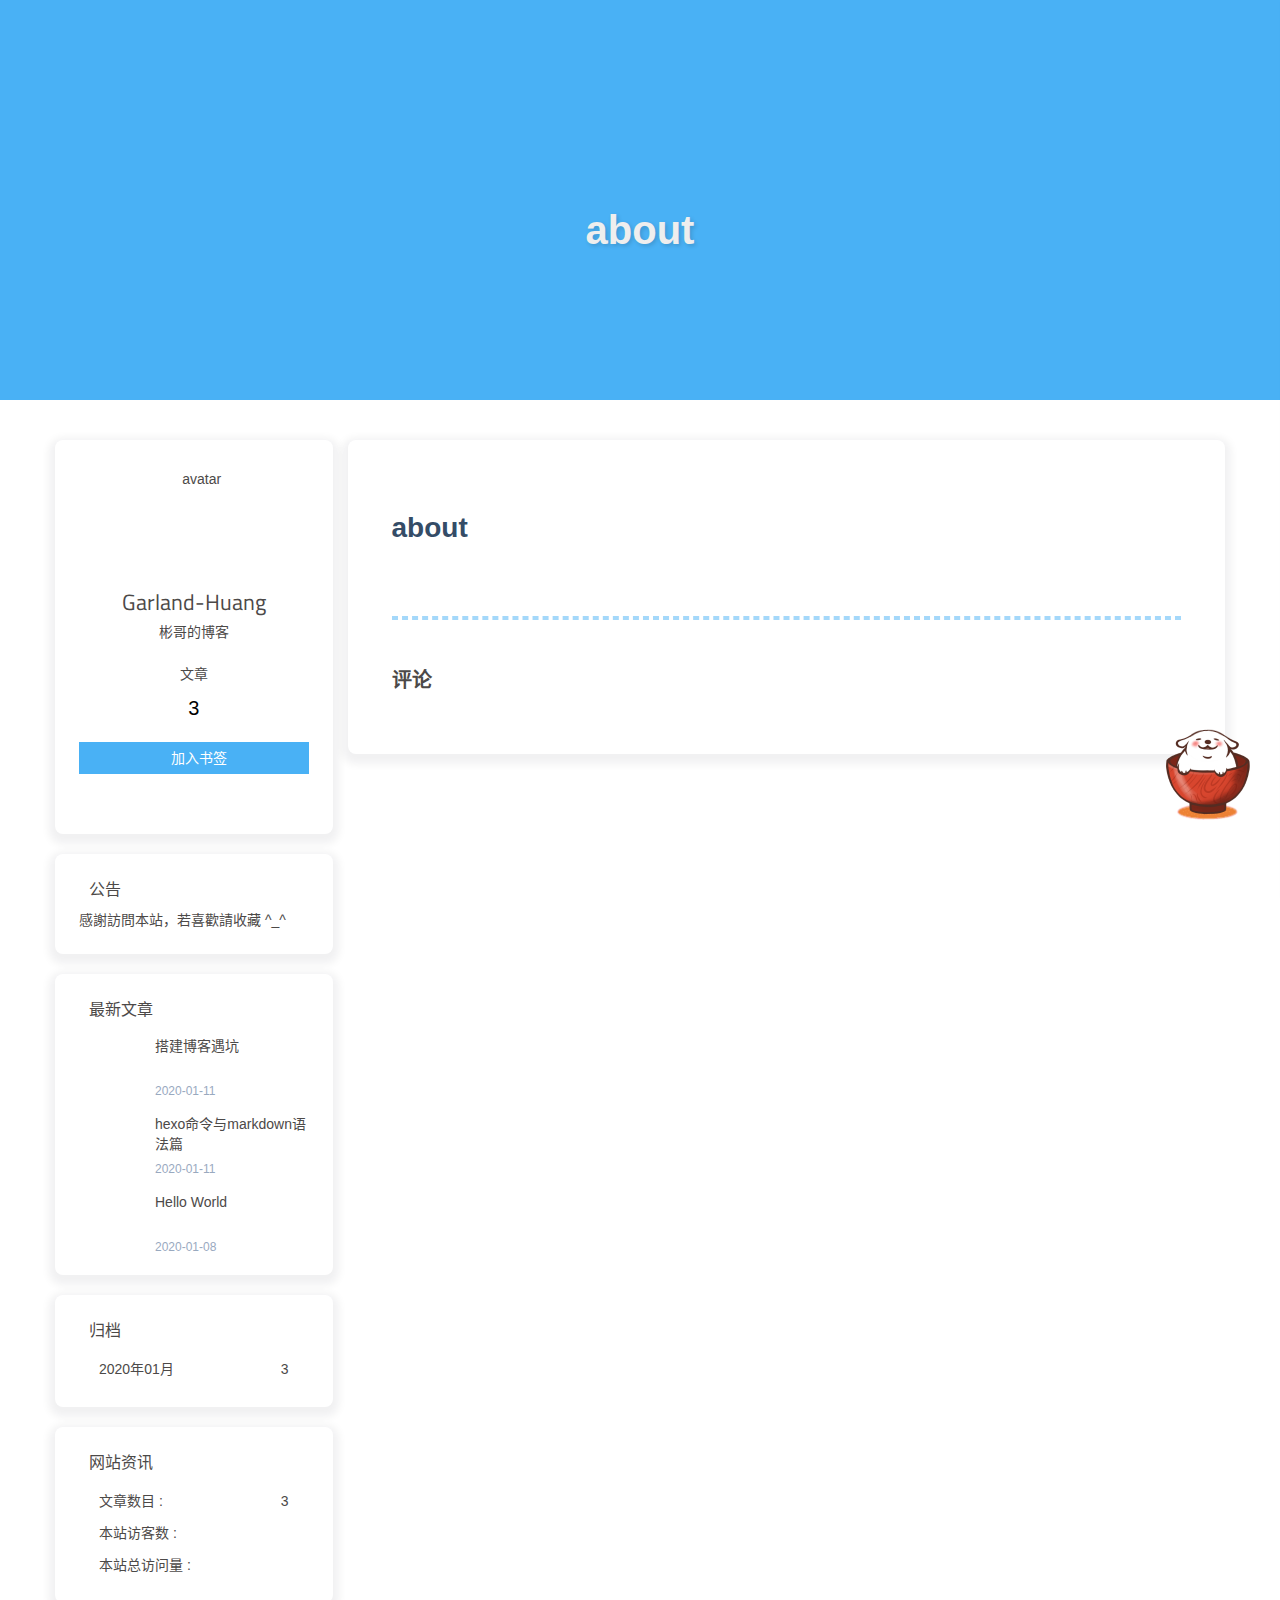
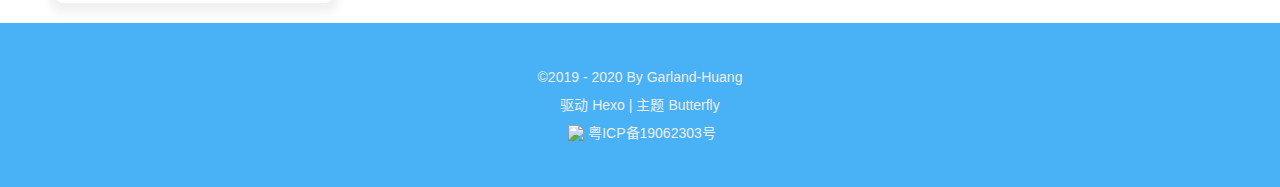
==== commit d3543c5d: "Site updated: 2020-02-23 23:16:54" ====
--- a/about/index.html
+++ b/about/index.html
@@ -61,7 +61,7 @@
   runtime_unit: '天',
   runtime: false,
   copyright: undefined,
-  ClickShowText: undefined,
+  ClickShowText: {"text":"富强,民主,文明,和谐,自由,平等,公正,法治,爱国,敬业,诚信,友善","fontSize":"15px"},
   medium_zoom: false,
   fancybox: true,
   Snackbar: undefined,
@@ -70,7 +70,7 @@
   isPost: false
   
 }</script><meta name="generator" content="Hexo 4.2.0"><link rel="alternate" href="/atom.xml" title="彬哥的个人博客 | 暗夜..." type="application/atom+xml">
-</head><body><canvas class="fireworks"></canvas><header> <div id="page-header"><span class="pull_left" id="blog_name"><a class="blog_title" id="site-name" href="/">彬哥的个人博客 | 暗夜...</a></span><span class="toggle-menu pull_right close"><a class="site-page"><i class="fa fa-bars fa-fw" aria-hidden="true"></i></a></span><span class="pull_right menus"><div class="menus_items"><div class="menus_item"><a class="site-page" href="/"><i class="fa-fw fa fa-home"></i><span> 首页</span></a></div><div class="menus_item"><a class="site-page" href="/archives/"><i class="fa-fw fa fa-archive"></i><span> 时间轴</span></a></div><div class="menus_item"><a class="site-page" href="/tags/"><i class="fa-fw fa fa-tags"></i><span> 标签</span></a></div><div class="menus_item"><a class="site-page" href="/categories/"><i class="fa-fw fa fa-folder-open"></i><span> 分类</span></a></div><div class="menus_item"><a class="site-page"><i class="fa-fw fa fa-list" aria-hidden="true"></i><span> 娱乐</span><i class="fa fa-chevron-down menus-expand" aria-hidden="true"></i></a><ul class="menus_item_child"><li><a class="site-page" href="/music/"><i class="fa-fw fa fa-music"></i><span> 音乐</span></a></li><li><a class="site-page" href="/movies/"><i class="fa-fw fa fa-film"></i><span> 电影</span></a></li></ul></div><div class="menus_item"><a class="site-page" href="/link/"><i class="fa-fw fa fa-link"></i><span> 友链</span></a></div><div class="menus_item"><a class="site-page" href="/about/"><i class="fa-fw fa fa-heart"></i><span> 关于</span></a></div></div></span></div></header><div id="mobile-sidebar"><div id="menu_mask"></div><div id="mobile-sidebar-menus"><div class="mobile_author_icon"><img class="avatar-img" src="/img/avatar.png" onerror="onerror=null;src='/img/friend_404.gif'" alt="avatar"></div><div class="mobile_post_data"><div class="mobile_data_item is-center"><div class="mobile_data_link"><a href="/archives/"><div class="headline">文章</div><div class="length_num">3</div></a></div></div></div><hr><div class="menus_items"><div class="menus_item"><a class="site-page" href="/"><i class="fa-fw fa fa-home"></i><span> 首页</span></a></div><div class="menus_item"><a class="site-page" href="/archives/"><i class="fa-fw fa fa-archive"></i><span> 时间轴</span></a></div><div class="menus_item"><a class="site-page" href="/tags/"><i class="fa-fw fa fa-tags"></i><span> 标签</span></a></div><div class="menus_item"><a class="site-page" href="/categories/"><i class="fa-fw fa fa-folder-open"></i><span> 分类</span></a></div><div class="menus_item"><a class="site-page"><i class="fa-fw fa fa-list" aria-hidden="true"></i><span> 娱乐</span><i class="fa fa-chevron-down menus-expand" aria-hidden="true"></i></a><ul class="menus_item_child"><li><a class="site-page" href="/music/"><i class="fa-fw fa fa-music"></i><span> 音乐</span></a></li><li><a class="site-page" href="/movies/"><i class="fa-fw fa fa-film"></i><span> 电影</span></a></li></ul></div><div class="menus_item"><a class="site-page" href="/link/"><i class="fa-fw fa fa-link"></i><span> 友链</span></a></div><div class="menus_item"><a class="site-page" href="/about/"><i class="fa-fw fa fa-heart"></i><span> 关于</span></a></div></div></div></div><div id="body-wrap"><nav class="not_index_bg" id="nav" style="background-image: url(https://cdn.jsdelivr.net/gh/jerryc127/butterfly_cdn@2.1.0/top_img/index.jpg)"><div id="page_site-info"><div id="site-title"><span class="blogtitle">about</span></div></div></nav><main id="content-outer"><div class="layout_page" id="content-inner"><article id="page"><h1>about</h1><div class="article-container"></div><nav id="pagination"><div class="pagination"></div></nav><hr><div id="post-comment"><div class="comment_headling"><i class="fa fa-comments fa-fw" aria-hidden="true"></i><span> 评论</span></div><div id="gitalk-container"></div><script>var gitalk = new Gitalk({
+</head><body><header> <div id="page-header"><span class="pull_left" id="blog_name"><a class="blog_title" id="site-name" href="/">彬哥的个人博客 | 暗夜...</a></span><span class="toggle-menu pull_right close"><a class="site-page"><i class="fa fa-bars fa-fw" aria-hidden="true"></i></a></span><span class="pull_right menus"><div class="menus_items"><div class="menus_item"><a class="site-page" href="/"><i class="fa-fw fa fa-home"></i><span> 首页</span></a></div><div class="menus_item"><a class="site-page" href="/archives/"><i class="fa-fw fa fa-archive"></i><span> 时间轴</span></a></div><div class="menus_item"><a class="site-page" href="/tags/"><i class="fa-fw fa fa-tags"></i><span> 标签</span></a></div><div class="menus_item"><a class="site-page" href="/categories/"><i class="fa-fw fa fa-folder-open"></i><span> 分类</span></a></div><div class="menus_item"><a class="site-page"><i class="fa-fw fa fa-list" aria-hidden="true"></i><span> 娱乐</span><i class="fa fa-chevron-down menus-expand" aria-hidden="true"></i></a><ul class="menus_item_child"><li><a class="site-page" href="/music/"><i class="fa-fw fa fa-music"></i><span> 音乐</span></a></li><li><a class="site-page" href="/movies/"><i class="fa-fw fa fa-film"></i><span> 电影</span></a></li></ul></div><div class="menus_item"><a class="site-page" href="/link/"><i class="fa-fw fa fa-link"></i><span> 友链</span></a></div><div class="menus_item"><a class="site-page" href="/about/"><i class="fa-fw fa fa-heart"></i><span> 关于</span></a></div></div></span></div></header><div id="mobile-sidebar"><div id="menu_mask"></div><div id="mobile-sidebar-menus"><div class="mobile_author_icon"><img class="avatar-img" src="/img/avatar.png" onerror="onerror=null;src='/img/friend_404.gif'" alt="avatar"></div><div class="mobile_post_data"><div class="mobile_data_item is-center"><div class="mobile_data_link"><a href="/archives/"><div class="headline">文章</div><div class="length_num">3</div></a></div></div></div><hr><div class="menus_items"><div class="menus_item"><a class="site-page" href="/"><i class="fa-fw fa fa-home"></i><span> 首页</span></a></div><div class="menus_item"><a class="site-page" href="/archives/"><i class="fa-fw fa fa-archive"></i><span> 时间轴</span></a></div><div class="menus_item"><a class="site-page" href="/tags/"><i class="fa-fw fa fa-tags"></i><span> 标签</span></a></div><div class="menus_item"><a class="site-page" href="/categories/"><i class="fa-fw fa fa-folder-open"></i><span> 分类</span></a></div><div class="menus_item"><a class="site-page"><i class="fa-fw fa fa-list" aria-hidden="true"></i><span> 娱乐</span><i class="fa fa-chevron-down menus-expand" aria-hidden="true"></i></a><ul class="menus_item_child"><li><a class="site-page" href="/music/"><i class="fa-fw fa fa-music"></i><span> 音乐</span></a></li><li><a class="site-page" href="/movies/"><i class="fa-fw fa fa-film"></i><span> 电影</span></a></li></ul></div><div class="menus_item"><a class="site-page" href="/link/"><i class="fa-fw fa fa-link"></i><span> 友链</span></a></div><div class="menus_item"><a class="site-page" href="/about/"><i class="fa-fw fa fa-heart"></i><span> 关于</span></a></div></div></div></div><div id="body-wrap"><nav class="not_index_bg" id="nav" style="background-image: url(https://cdn.jsdelivr.net/gh/jerryc127/butterfly_cdn@2.1.0/top_img/index.jpg)"><div id="page_site-info"><div id="site-title"><span class="blogtitle">about</span></div></div></nav><main id="content-outer"><div class="layout_page" id="content-inner"><article id="page"><h1>about</h1><div class="article-container"></div><nav id="pagination"><div class="pagination"></div></nav><hr><div id="post-comment"><div class="comment_headling"><i class="fa fa-comments fa-fw" aria-hidden="true"></i><span> 评论</span></div><div id="gitalk-container"></div><script>var gitalk = new Gitalk({
   clientID: 'a568eb4f4dfdea8dc52d',
   clientSecret: 'd1d20f881aa474849dd98c46fc5cc0b14513a625',
   repo: 'Garland-Huang.github.io',
@@ -84,4 +84,4 @@
 
 function commentCount(n){
   document.getElementsByClassName('gitalk-comment-count')[0].innerHTML= n
-}</script></div></article><div class="aside_content" id="aside_content"><div class="card-widget card-info"><div class="card-content"><div class="card-info-avatar is-center"><img class="avatar-img" src="/img/avatar.png" onerror="this.onerror=null;this.src='/img/friend_404.gif'" alt="avatar"><div class="author-info__name">Garland-Huang</div><div class="author-info__description">彬哥的博客</div></div><div class="card-info-data"><div class="card-info-data-item is-center"><a href="/archives/"><div class="headline">文章</div><div class="length_num">3</div></a></div></div><div class="card-info-bookmark is-center"><a class="bookmark button--primary button--animated" id="bookmark-it" href="javascript:;" title="加入书签" target="_self"><i class="fa fa-bookmark" aria-hidden="true"></i><span>加入书签</span></a></div><div class="card-info-social-icons is-center"><a class="social-icon" href="https://github.com/Garland-Huang" target="_blank"><i class="fa fa-github" aria-hidden="true"></i></a><a class="social-icon" href="mailto:328720905@qq.com" target="_blank"><i class="fa fa-envelope" aria-hidden="true"></i></a><a class="social-icon" href="/atom.xml" target="_blank"><i class="fa fa-rss" aria-hidden="true"></i></a></div></div></div><div class="card-widget card-announcement"><div class="card-content"><div class="item-headline"><i class="fa fa-bullhorn card-announcement-animation" aria-hidden="true"></i><span>公告</span></div><div class="announcement_content">感謝訪問本站，若喜歡請收藏 ^_^</div></div></div><div class="card-widget card-recent-post"><div class="card-content"><div class="item-headline"><i class="fa fa-history" aria-hidden="true"></i><span>最新文章</span></div><div class="aside-recent-item"> <div class="aside-recent-post"><a href="/2020/01/11/%E6%90%AD%E5%BB%BA%E5%8D%9A%E5%AE%A2%E9%81%87%E5%9D%91/"><div class="aside-post-cover"><img class="aside-post-bg lazyload" data-src="https://cdn.jsdelivr.net/gh/jerryc127/butterfly_cdn@2.1.0/top_img/default.png" onerror="this.onerror=null;this.src='/img/404.jpg'" title="搭建博客遇坑" alt="搭建博客遇坑"></div><div class="aside-post-title"><div class="aside-post_title" href="/2020/01/11/%E6%90%AD%E5%BB%BA%E5%8D%9A%E5%AE%A2%E9%81%87%E5%9D%91/" title="搭建博客遇坑">搭建博客遇坑</div><time class="aside-post_meta post-meta__date">2020-01-11</time></div></a></div><div class="aside-recent-post"><a href="/2020/01/11/%E8%AF%AD%E6%B3%95%E5%91%BD%E4%BB%A4%E7%AF%87/"><div class="aside-post-cover"><img class="aside-post-bg lazyload" data-src="https://cdn.jsdelivr.net/gh/jerryc127/butterfly_cdn@2.1.0/top_img/default.png" onerror="this.onerror=null;this.src='/img/404.jpg'" title="hexo命令与markdown语法篇" alt="hexo命令与markdown语法篇"></div><div class="aside-post-title"><div class="aside-post_title" href="/2020/01/11/%E8%AF%AD%E6%B3%95%E5%91%BD%E4%BB%A4%E7%AF%87/" title="hexo命令与markdown语法篇">hexo命令与markdown语法篇</div><time class="aside-post_meta post-meta__date">2020-01-11</time></div></a></div><div class="aside-recent-post"><a href="/2020/01/08/hello-world/"><div class="aside-post-cover"><img class="aside-post-bg lazyload" data-src="https://cdn.jsdelivr.net/gh/jerryc127/butterfly_cdn@2.1.0/top_img/default.png" onerror="this.onerror=null;this.src='/img/404.jpg'" title="Hello World" alt="Hello World"></div><div class="aside-post-title"><div class="aside-post_title" href="/2020/01/08/hello-world/" title="Hello World">Hello World</div><time class="aside-post_meta post-meta__date">2020-01-08</time></div></a></div></div></div></div><div class="card-widget card-archives"><div class="card-content"><div class="item-headline"><i class="fa fa-archive" aria-hidden="true"></i><span>归档</span></div><ul class="archive-list"><li class="archive-list-item"><a class="archive-list-link" href="/archives/2020/01/"><span class="archive-list-date">2020年01月</span><span class="archive-list-count">3</span></a></li></ul></div></div><div class="card-widget card-webinfo"><div class="card-content"><div class="item-headline"><i class="fa fa-line-chart" aria-hidden="true"></i><span>网站资讯</span></div><div class="webinfo"><div class="webinfo-item"><div class="webinfo-article-name">文章数目 :</div><div class="webinfo-article-count">3</div></div><div class="webinfo-item">      <div class="webinfo-site-uv-name">本站访客数 :</div><div class="webinfo-site-uv-count" id="busuanzi_value_site_uv"></div></div><div class="webinfo-item"><div class="webinfo-site-name">本站总访问量 :</div><div class="webinfo-site-pv-count" id="busuanzi_value_site_pv"></div></div></div></div></div></div></div></main><footer id="footer" data-type="color"><div id="footer-wrap"><div class="copyright">&copy;2019 - 2020 By Garland-Huang</div><div class="framework-info"><span>驱动 </span><a href="http://hexo.io" target="_blank" rel="noopener"><span>Hexo</span></a><span class="footer-separator">|</span><span>主题 </span><a href="https://github.com/jerryc127/hexo-theme-butterfly" target="_blank" rel="noopener"><span>Butterfly</span></a></div></div></footer></div><section class="rightside" id="rightside"><div id="rightside-config-hide"><a class="translate_chn_to_cht" id="translateLink" href="javascript:translatePage();" title="简繁转换" target="_self">繁</a><i class="darkmode fa fa-moon-o" id="darkmode" title="夜间模式"></i></div><div id="rightside-config-show"><div id="rightside_config" title="设置"><i class="fa fa-cog" aria-hidden="true"></i></div><i class="fa fa-arrow-up" id="go-up" title="回到顶部" aria-hidden="true"></i></div></section><script src="https://cdn.jsdelivr.net/npm/jquery@latest/dist/jquery.min.js"></script><script src="/js/utils.js"></script><script src="/js/main.js"></script><script src="/js/tw_cn.js"></script><script src="https://cdn.jsdelivr.net/npm/@fancyapps/fancybox@latest/dist/jquery.fancybox.min.js"></script><script src="https://cdn.jsdelivr.net/npm/animejs@latest/anime.min.js"></script><script src="https://cdn.jsdelivr.net/gh/jerryc127/butterfly_cdn@2.1.0/js/fireworks.js"></script><script id="canvas_nest" color="0,0,255" opacity="0.7" zIndex="-1" count="99" mobile="true" src="https://cdn.jsdelivr.net/gh/jerryc127/butterfly_cdn@2.1.0/js/canvas-nest.js"></script><script async src="//busuanzi.ibruce.info/busuanzi/2.3/busuanzi.pure.mini.js"></script><script src="https://cdn.jsdelivr.net/npm/instant.page@latest/instantpage.min.js" type="module"></script><script src="https://cdn.jsdelivr.net/npm/lazysizes@latest/lazysizes.min.js" async=""></script><script src="/live2dw/lib/L2Dwidget.min.js?094cbace49a39548bed64abff5988b05"></script><script>L2Dwidget.init({"model":{"jsonPath":"/live2dw/assets/wanko.model.json"},"display":{"position":"right","width":150,"height":300},"mobile":{"show":false,"scale":0.5},"log":false,"pluginJsPath":"lib/","pluginModelPath":"assets/","pluginRootPath":"live2dw/","tagMode":false});</script></body></html>+}</script></div></article><div class="aside_content" id="aside_content"><div class="card-widget card-info"><div class="card-content"><div class="card-info-avatar is-center"><img class="avatar-img" src="/img/avatar.png" onerror="this.onerror=null;this.src='/img/friend_404.gif'" alt="avatar"><div class="author-info__name">Garland-Huang</div><div class="author-info__description">彬哥的博客</div></div><div class="card-info-data"><div class="card-info-data-item is-center"><a href="/archives/"><div class="headline">文章</div><div class="length_num">3</div></a></div></div><div class="card-info-bookmark is-center"><a class="bookmark button--primary button--animated" id="bookmark-it" href="javascript:;" title="加入书签" target="_self"><i class="fa fa-bookmark" aria-hidden="true"></i><span>加入书签</span></a></div><div class="card-info-social-icons is-center"><a class="social-icon" href="https://github.com/Garland-Huang" target="_blank"><i class="fa fa-github" aria-hidden="true"></i></a><a class="social-icon" href="mailto:328720905@qq.com" target="_blank"><i class="fa fa-envelope" aria-hidden="true"></i></a><a class="social-icon" href="/atom.xml" target="_blank"><i class="fa fa-rss" aria-hidden="true"></i></a></div></div></div><div class="card-widget card-announcement"><div class="card-content"><div class="item-headline"><i class="fa fa-bullhorn card-announcement-animation" aria-hidden="true"></i><span>公告</span></div><div class="announcement_content">感謝訪問本站，若喜歡請收藏 ^_^</div></div></div><div class="card-widget card-recent-post"><div class="card-content"><div class="item-headline"><i class="fa fa-history" aria-hidden="true"></i><span>最新文章</span></div><div class="aside-recent-item"> <div class="aside-recent-post"><a href="/2020/01/11/%E6%90%AD%E5%BB%BA%E5%8D%9A%E5%AE%A2%E9%81%87%E5%9D%91/"><div class="aside-post-cover"><img class="aside-post-bg lazyload" data-src="https://cdn.jsdelivr.net/gh/jerryc127/butterfly_cdn@2.1.0/top_img/default.png" onerror="this.onerror=null;this.src='/img/404.jpg'" title="搭建博客遇坑" alt="搭建博客遇坑"></div><div class="aside-post-title"><div class="aside-post_title" href="/2020/01/11/%E6%90%AD%E5%BB%BA%E5%8D%9A%E5%AE%A2%E9%81%87%E5%9D%91/" title="搭建博客遇坑">搭建博客遇坑</div><time class="aside-post_meta post-meta__date">2020-01-11</time></div></a></div><div class="aside-recent-post"><a href="/2020/01/11/%E8%AF%AD%E6%B3%95%E5%91%BD%E4%BB%A4%E7%AF%87/"><div class="aside-post-cover"><img class="aside-post-bg lazyload" data-src="https://cdn.jsdelivr.net/gh/jerryc127/butterfly_cdn@2.1.0/top_img/default.png" onerror="this.onerror=null;this.src='/img/404.jpg'" title="hexo命令与markdown语法篇" alt="hexo命令与markdown语法篇"></div><div class="aside-post-title"><div class="aside-post_title" href="/2020/01/11/%E8%AF%AD%E6%B3%95%E5%91%BD%E4%BB%A4%E7%AF%87/" title="hexo命令与markdown语法篇">hexo命令与markdown语法篇</div><time class="aside-post_meta post-meta__date">2020-01-11</time></div></a></div><div class="aside-recent-post"><a href="/2020/01/08/hello-world/"><div class="aside-post-cover"><img class="aside-post-bg lazyload" data-src="https://cdn.jsdelivr.net/gh/jerryc127/butterfly_cdn@2.1.0/top_img/default.png" onerror="this.onerror=null;this.src='/img/404.jpg'" title="Hello World" alt="Hello World"></div><div class="aside-post-title"><div class="aside-post_title" href="/2020/01/08/hello-world/" title="Hello World">Hello World</div><time class="aside-post_meta post-meta__date">2020-01-08</time></div></a></div></div></div></div><div class="card-widget card-archives"><div class="card-content"><div class="item-headline"><i class="fa fa-archive" aria-hidden="true"></i><span>归档</span></div><ul class="archive-list"><li class="archive-list-item"><a class="archive-list-link" href="/archives/2020/01/"><span class="archive-list-date">2020年01月</span><span class="archive-list-count">3</span></a></li></ul></div></div><div class="card-widget card-webinfo"><div class="card-content"><div class="item-headline"><i class="fa fa-line-chart" aria-hidden="true"></i><span>网站资讯</span></div><div class="webinfo"><div class="webinfo-item"><div class="webinfo-article-name">文章数目 :</div><div class="webinfo-article-count">3</div></div><div class="webinfo-item">      <div class="webinfo-site-uv-name">本站访客数 :</div><div class="webinfo-site-uv-count" id="busuanzi_value_site_uv"></div></div><div class="webinfo-item"><div class="webinfo-site-name">本站总访问量 :</div><div class="webinfo-site-pv-count" id="busuanzi_value_site_pv"></div></div></div></div></div></div></div></main><footer id="footer" data-type="color"><div id="footer-wrap"><div class="copyright">&copy;2019 - 2020 By Garland-Huang</div><div class="framework-info"><span>驱动 </span><a href="http://hexo.io" target="_blank" rel="noopener"><span>Hexo</span></a><span class="footer-separator">|</span><span>主题 </span><a href="https://github.com/jerryc127/hexo-theme-butterfly" target="_blank" rel="noopener"><span>Butterfly</span></a></div><div class="icp"><a href="www.huangjiabin.cn"><img class="icp-icon" src="/img/icp.png"><span>粤ICP备19062303号</span></a></div></div></footer></div><section class="rightside" id="rightside"><div id="rightside-config-hide"><a class="translate_chn_to_cht" id="translateLink" href="javascript:translatePage();" title="简繁转换" target="_self">繁</a><i class="darkmode fa fa-moon-o" id="darkmode" title="夜间模式"></i></div><div id="rightside-config-show"><div id="rightside_config" title="设置"><i class="fa fa-cog" aria-hidden="true"></i></div><i class="fa fa-arrow-up" id="go-up" title="回到顶部" aria-hidden="true"></i></div></section><script src="https://cdn.jsdelivr.net/npm/jquery@latest/dist/jquery.min.js"></script><script src="/js/utils.js"></script><script src="/js/main.js"></script><script src="/js/tw_cn.js"></script><script src="https://cdn.jsdelivr.net/npm/@fancyapps/fancybox@latest/dist/jquery.fancybox.min.js"></script><script id="canvas_nest" color="0,0,255" opacity="0.7" zIndex="-1" count="99" mobile="true" src="https://cdn.jsdelivr.net/gh/jerryc127/butterfly_cdn@2.1.0/js/canvas-nest.js"></script><script async src="//busuanzi.ibruce.info/busuanzi/2.3/busuanzi.pure.mini.js"></script><script src="https://cdn.jsdelivr.net/npm/instant.page@latest/instantpage.min.js" type="module"></script><script src="https://cdn.jsdelivr.net/npm/lazysizes@latest/lazysizes.min.js" async=""></script><!--  script(src=url_for(theme.CDN.ClickShowText))--><script src="/live2dw/lib/L2Dwidget.min.js?094cbace49a39548bed64abff5988b05"></script><script>L2Dwidget.init({"model":{"jsonPath":"/live2dw/assets/wanko.model.json"},"display":{"position":"right","width":150,"height":300},"mobile":{"show":false,"scale":0.5},"log":false,"pluginJsPath":"lib/","pluginModelPath":"assets/","pluginRootPath":"live2dw/","tagMode":false});</script></body></html>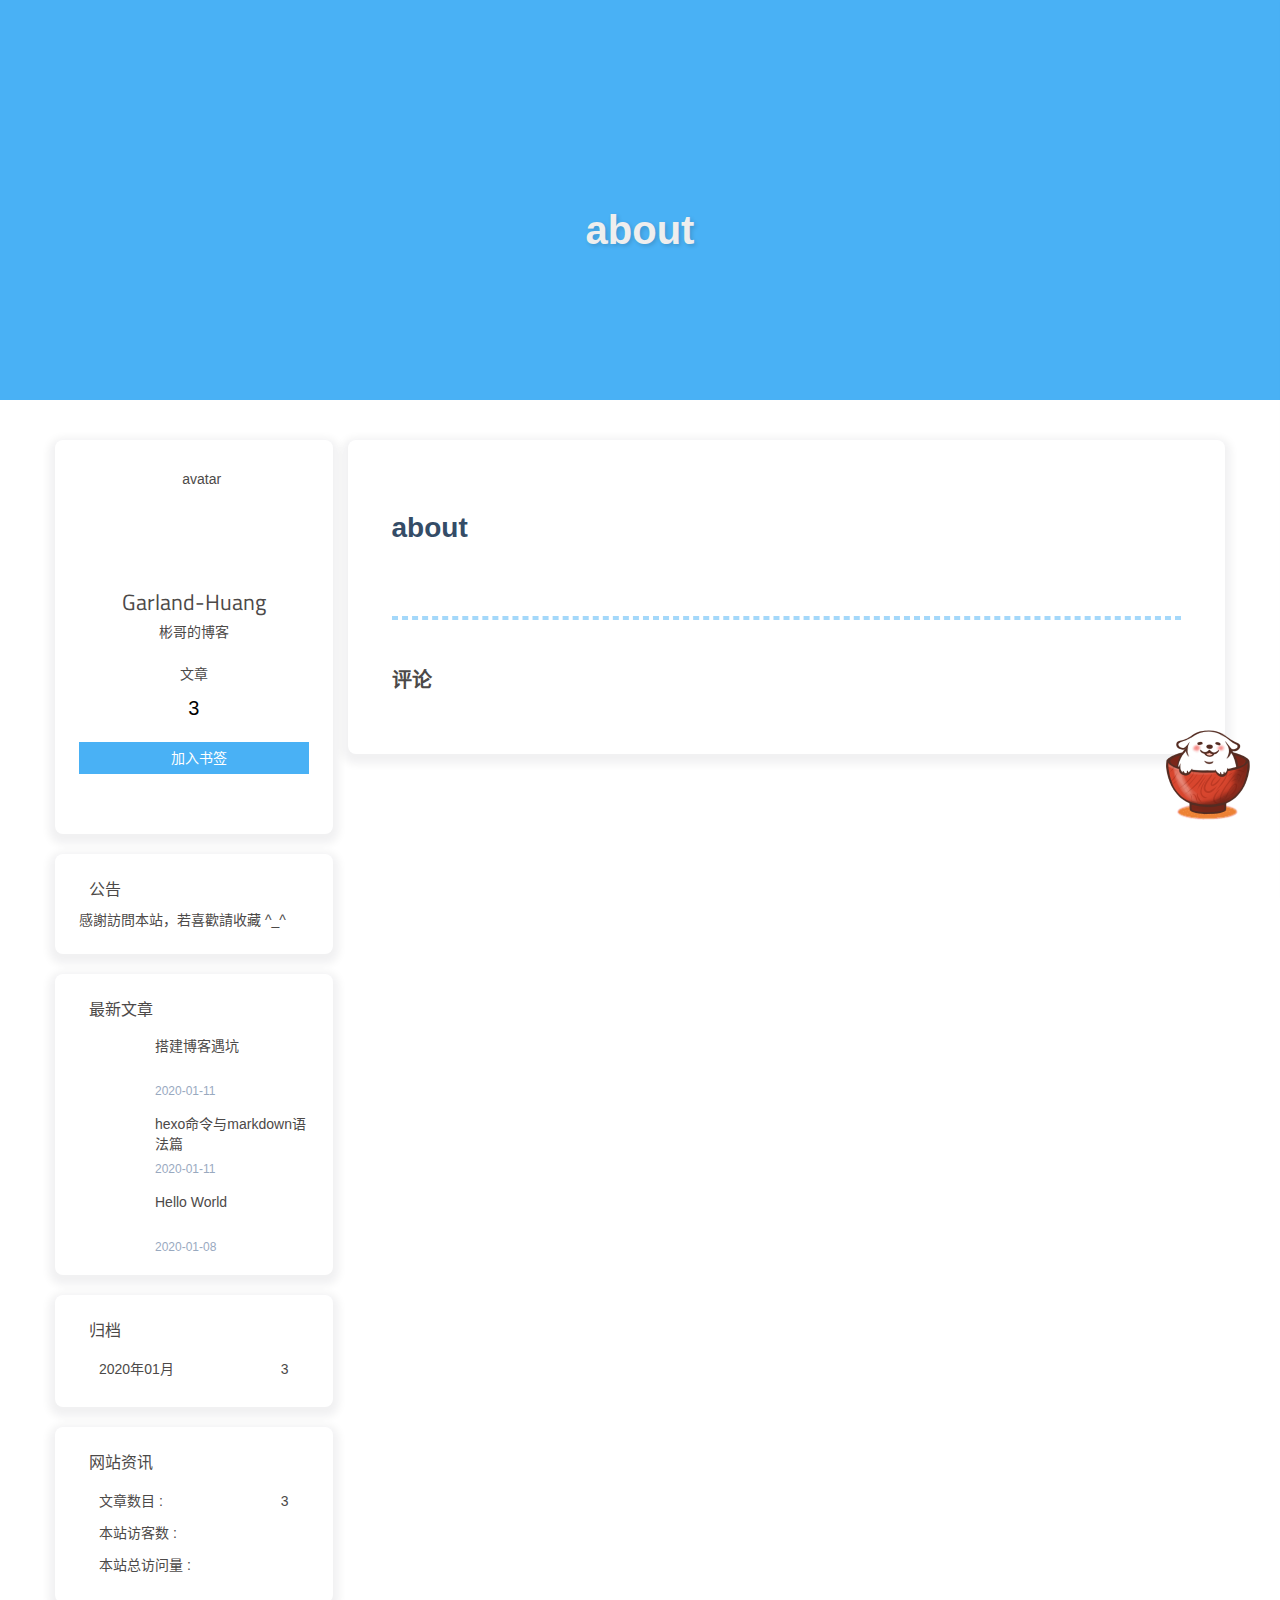
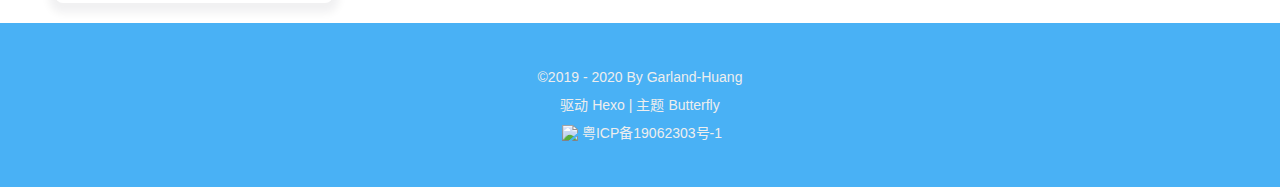
==== commit da9ca4e3: "Site updated: 2020-02-24 11:47:13" ====
--- a/about/index.html
+++ b/about/index.html
@@ -84,4 +84,4 @@
 
 function commentCount(n){
   document.getElementsByClassName('gitalk-comment-count')[0].innerHTML= n
-}</script></div></article><div class="aside_content" id="aside_content"><div class="card-widget card-info"><div class="card-content"><div class="card-info-avatar is-center"><img class="avatar-img" src="/img/avatar.png" onerror="this.onerror=null;this.src='/img/friend_404.gif'" alt="avatar"><div class="author-info__name">Garland-Huang</div><div class="author-info__description">彬哥的博客</div></div><div class="card-info-data"><div class="card-info-data-item is-center"><a href="/archives/"><div class="headline">文章</div><div class="length_num">3</div></a></div></div><div class="card-info-bookmark is-center"><a class="bookmark button--primary button--animated" id="bookmark-it" href="javascript:;" title="加入书签" target="_self"><i class="fa fa-bookmark" aria-hidden="true"></i><span>加入书签</span></a></div><div class="card-info-social-icons is-center"><a class="social-icon" href="https://github.com/Garland-Huang" target="_blank"><i class="fa fa-github" aria-hidden="true"></i></a><a class="social-icon" href="mailto:328720905@qq.com" target="_blank"><i class="fa fa-envelope" aria-hidden="true"></i></a><a class="social-icon" href="/atom.xml" target="_blank"><i class="fa fa-rss" aria-hidden="true"></i></a></div></div></div><div class="card-widget card-announcement"><div class="card-content"><div class="item-headline"><i class="fa fa-bullhorn card-announcement-animation" aria-hidden="true"></i><span>公告</span></div><div class="announcement_content">感謝訪問本站，若喜歡請收藏 ^_^</div></div></div><div class="card-widget card-recent-post"><div class="card-content"><div class="item-headline"><i class="fa fa-history" aria-hidden="true"></i><span>最新文章</span></div><div class="aside-recent-item"> <div class="aside-recent-post"><a href="/2020/01/11/%E6%90%AD%E5%BB%BA%E5%8D%9A%E5%AE%A2%E9%81%87%E5%9D%91/"><div class="aside-post-cover"><img class="aside-post-bg lazyload" data-src="https://cdn.jsdelivr.net/gh/jerryc127/butterfly_cdn@2.1.0/top_img/default.png" onerror="this.onerror=null;this.src='/img/404.jpg'" title="搭建博客遇坑" alt="搭建博客遇坑"></div><div class="aside-post-title"><div class="aside-post_title" href="/2020/01/11/%E6%90%AD%E5%BB%BA%E5%8D%9A%E5%AE%A2%E9%81%87%E5%9D%91/" title="搭建博客遇坑">搭建博客遇坑</div><time class="aside-post_meta post-meta__date">2020-01-11</time></div></a></div><div class="aside-recent-post"><a href="/2020/01/11/%E8%AF%AD%E6%B3%95%E5%91%BD%E4%BB%A4%E7%AF%87/"><div class="aside-post-cover"><img class="aside-post-bg lazyload" data-src="https://cdn.jsdelivr.net/gh/jerryc127/butterfly_cdn@2.1.0/top_img/default.png" onerror="this.onerror=null;this.src='/img/404.jpg'" title="hexo命令与markdown语法篇" alt="hexo命令与markdown语法篇"></div><div class="aside-post-title"><div class="aside-post_title" href="/2020/01/11/%E8%AF%AD%E6%B3%95%E5%91%BD%E4%BB%A4%E7%AF%87/" title="hexo命令与markdown语法篇">hexo命令与markdown语法篇</div><time class="aside-post_meta post-meta__date">2020-01-11</time></div></a></div><div class="aside-recent-post"><a href="/2020/01/08/hello-world/"><div class="aside-post-cover"><img class="aside-post-bg lazyload" data-src="https://cdn.jsdelivr.net/gh/jerryc127/butterfly_cdn@2.1.0/top_img/default.png" onerror="this.onerror=null;this.src='/img/404.jpg'" title="Hello World" alt="Hello World"></div><div class="aside-post-title"><div class="aside-post_title" href="/2020/01/08/hello-world/" title="Hello World">Hello World</div><time class="aside-post_meta post-meta__date">2020-01-08</time></div></a></div></div></div></div><div class="card-widget card-archives"><div class="card-content"><div class="item-headline"><i class="fa fa-archive" aria-hidden="true"></i><span>归档</span></div><ul class="archive-list"><li class="archive-list-item"><a class="archive-list-link" href="/archives/2020/01/"><span class="archive-list-date">2020年01月</span><span class="archive-list-count">3</span></a></li></ul></div></div><div class="card-widget card-webinfo"><div class="card-content"><div class="item-headline"><i class="fa fa-line-chart" aria-hidden="true"></i><span>网站资讯</span></div><div class="webinfo"><div class="webinfo-item"><div class="webinfo-article-name">文章数目 :</div><div class="webinfo-article-count">3</div></div><div class="webinfo-item">      <div class="webinfo-site-uv-name">本站访客数 :</div><div class="webinfo-site-uv-count" id="busuanzi_value_site_uv"></div></div><div class="webinfo-item"><div class="webinfo-site-name">本站总访问量 :</div><div class="webinfo-site-pv-count" id="busuanzi_value_site_pv"></div></div></div></div></div></div></div></main><footer id="footer" data-type="color"><div id="footer-wrap"><div class="copyright">&copy;2019 - 2020 By Garland-Huang</div><div class="framework-info"><span>驱动 </span><a href="http://hexo.io" target="_blank" rel="noopener"><span>Hexo</span></a><span class="footer-separator">|</span><span>主题 </span><a href="https://github.com/jerryc127/hexo-theme-butterfly" target="_blank" rel="noopener"><span>Butterfly</span></a></div><div class="icp"><a href="www.huangjiabin.cn"><img class="icp-icon" src="/img/icp.png"><span>粤ICP备19062303号</span></a></div></div></footer></div><section class="rightside" id="rightside"><div id="rightside-config-hide"><a class="translate_chn_to_cht" id="translateLink" href="javascript:translatePage();" title="简繁转换" target="_self">繁</a><i class="darkmode fa fa-moon-o" id="darkmode" title="夜间模式"></i></div><div id="rightside-config-show"><div id="rightside_config" title="设置"><i class="fa fa-cog" aria-hidden="true"></i></div><i class="fa fa-arrow-up" id="go-up" title="回到顶部" aria-hidden="true"></i></div></section><script src="https://cdn.jsdelivr.net/npm/jquery@latest/dist/jquery.min.js"></script><script src="/js/utils.js"></script><script src="/js/main.js"></script><script src="/js/tw_cn.js"></script><script src="https://cdn.jsdelivr.net/npm/@fancyapps/fancybox@latest/dist/jquery.fancybox.min.js"></script><script id="canvas_nest" color="0,0,255" opacity="0.7" zIndex="-1" count="99" mobile="true" src="https://cdn.jsdelivr.net/gh/jerryc127/butterfly_cdn@2.1.0/js/canvas-nest.js"></script><script async src="//busuanzi.ibruce.info/busuanzi/2.3/busuanzi.pure.mini.js"></script><script src="https://cdn.jsdelivr.net/npm/instant.page@latest/instantpage.min.js" type="module"></script><script src="https://cdn.jsdelivr.net/npm/lazysizes@latest/lazysizes.min.js" async=""></script><!--  script(src=url_for(theme.CDN.ClickShowText))--><script src="/live2dw/lib/L2Dwidget.min.js?094cbace49a39548bed64abff5988b05"></script><script>L2Dwidget.init({"model":{"jsonPath":"/live2dw/assets/wanko.model.json"},"display":{"position":"right","width":150,"height":300},"mobile":{"show":false,"scale":0.5},"log":false,"pluginJsPath":"lib/","pluginModelPath":"assets/","pluginRootPath":"live2dw/","tagMode":false});</script></body></html>+}</script></div></article><div class="aside_content" id="aside_content"><div class="card-widget card-info"><div class="card-content"><div class="card-info-avatar is-center"><img class="avatar-img" src="/img/avatar.png" onerror="this.onerror=null;this.src='/img/friend_404.gif'" alt="avatar"><div class="author-info__name">Garland-Huang</div><div class="author-info__description">彬哥的博客</div></div><div class="card-info-data"><div class="card-info-data-item is-center"><a href="/archives/"><div class="headline">文章</div><div class="length_num">3</div></a></div></div><div class="card-info-bookmark is-center"><a class="bookmark button--primary button--animated" id="bookmark-it" href="javascript:;" title="加入书签" target="_self"><i class="fa fa-bookmark" aria-hidden="true"></i><span>加入书签</span></a></div><div class="card-info-social-icons is-center"><a class="social-icon" href="https://github.com/Garland-Huang" target="_blank"><i class="fa fa-github" aria-hidden="true"></i></a><a class="social-icon" href="mailto:328720905@qq.com" target="_blank"><i class="fa fa-envelope" aria-hidden="true"></i></a><a class="social-icon" href="/atom.xml" target="_blank"><i class="fa fa-rss" aria-hidden="true"></i></a></div></div></div><div class="card-widget card-announcement"><div class="card-content"><div class="item-headline"><i class="fa fa-bullhorn card-announcement-animation" aria-hidden="true"></i><span>公告</span></div><div class="announcement_content">感謝訪問本站，若喜歡請收藏 ^_^</div></div></div><div class="card-widget card-recent-post"><div class="card-content"><div class="item-headline"><i class="fa fa-history" aria-hidden="true"></i><span>最新文章</span></div><div class="aside-recent-item"> <div class="aside-recent-post"><a href="/2020/01/11/%E6%90%AD%E5%BB%BA%E5%8D%9A%E5%AE%A2%E9%81%87%E5%9D%91/"><div class="aside-post-cover"><img class="aside-post-bg lazyload" data-src="https://cdn.jsdelivr.net/gh/jerryc127/butterfly_cdn@2.1.0/top_img/default.png" onerror="this.onerror=null;this.src='/img/404.jpg'" title="搭建博客遇坑" alt="搭建博客遇坑"></div><div class="aside-post-title"><div class="aside-post_title" href="/2020/01/11/%E6%90%AD%E5%BB%BA%E5%8D%9A%E5%AE%A2%E9%81%87%E5%9D%91/" title="搭建博客遇坑">搭建博客遇坑</div><time class="aside-post_meta post-meta__date">2020-01-11</time></div></a></div><div class="aside-recent-post"><a href="/2020/01/11/%E8%AF%AD%E6%B3%95%E5%91%BD%E4%BB%A4%E7%AF%87/"><div class="aside-post-cover"><img class="aside-post-bg lazyload" data-src="https://cdn.jsdelivr.net/gh/jerryc127/butterfly_cdn@2.1.0/top_img/default.png" onerror="this.onerror=null;this.src='/img/404.jpg'" title="hexo命令与markdown语法篇" alt="hexo命令与markdown语法篇"></div><div class="aside-post-title"><div class="aside-post_title" href="/2020/01/11/%E8%AF%AD%E6%B3%95%E5%91%BD%E4%BB%A4%E7%AF%87/" title="hexo命令与markdown语法篇">hexo命令与markdown语法篇</div><time class="aside-post_meta post-meta__date">2020-01-11</time></div></a></div><div class="aside-recent-post"><a href="/2020/01/08/hello-world/"><div class="aside-post-cover"><img class="aside-post-bg lazyload" data-src="https://cdn.jsdelivr.net/gh/jerryc127/butterfly_cdn@2.1.0/top_img/default.png" onerror="this.onerror=null;this.src='/img/404.jpg'" title="Hello World" alt="Hello World"></div><div class="aside-post-title"><div class="aside-post_title" href="/2020/01/08/hello-world/" title="Hello World">Hello World</div><time class="aside-post_meta post-meta__date">2020-01-08</time></div></a></div></div></div></div><div class="card-widget card-archives"><div class="card-content"><div class="item-headline"><i class="fa fa-archive" aria-hidden="true"></i><span>归档</span></div><ul class="archive-list"><li class="archive-list-item"><a class="archive-list-link" href="/archives/2020/01/"><span class="archive-list-date">2020年01月</span><span class="archive-list-count">3</span></a></li></ul></div></div><div class="card-widget card-webinfo"><div class="card-content"><div class="item-headline"><i class="fa fa-line-chart" aria-hidden="true"></i><span>网站资讯</span></div><div class="webinfo"><div class="webinfo-item"><div class="webinfo-article-name">文章数目 :</div><div class="webinfo-article-count">3</div></div><div class="webinfo-item">      <div class="webinfo-site-uv-name">本站访客数 :</div><div class="webinfo-site-uv-count" id="busuanzi_value_site_uv"></div></div><div class="webinfo-item"><div class="webinfo-site-name">本站总访问量 :</div><div class="webinfo-site-pv-count" id="busuanzi_value_site_pv"></div></div></div></div></div></div></div></main><footer id="footer" data-type="color"><div id="footer-wrap"><div class="copyright">&copy;2019 - 2020 By Garland-Huang</div><div class="framework-info"><span>驱动 </span><a href="http://hexo.io" target="_blank" rel="noopener"><span>Hexo</span></a><span class="footer-separator">|</span><span>主题 </span><a href="https://github.com/jerryc127/hexo-theme-butterfly" target="_blank" rel="noopener"><span>Butterfly</span></a></div><div class="icp"><a href="/"><img class="icp-icon" src="/img/icp.png"><span>粤ICP备19062303号-1</span></a></div></div></footer></div><section class="rightside" id="rightside"><div id="rightside-config-hide"><a class="translate_chn_to_cht" id="translateLink" href="javascript:translatePage();" title="简繁转换" target="_self">繁</a><i class="darkmode fa fa-moon-o" id="darkmode" title="夜间模式"></i></div><div id="rightside-config-show"><div id="rightside_config" title="设置"><i class="fa fa-cog" aria-hidden="true"></i></div><i class="fa fa-arrow-up" id="go-up" title="回到顶部" aria-hidden="true"></i></div></section><script src="https://cdn.jsdelivr.net/npm/jquery@latest/dist/jquery.min.js"></script><script src="/js/utils.js"></script><script src="/js/main.js"></script><script src="/js/tw_cn.js"></script><script src="https://cdn.jsdelivr.net/npm/@fancyapps/fancybox@latest/dist/jquery.fancybox.min.js"></script><script id="canvas_nest" color="0,0,255" opacity="0.7" zIndex="-1" count="99" mobile="true" src="https://cdn.jsdelivr.net/gh/jerryc127/butterfly_cdn@2.1.0/js/canvas-nest.js"></script><script async src="//busuanzi.ibruce.info/busuanzi/2.3/busuanzi.pure.mini.js"></script><script src="https://cdn.jsdelivr.net/npm/instant.page@latest/instantpage.min.js" type="module"></script><script src="https://cdn.jsdelivr.net/npm/lazysizes@latest/lazysizes.min.js" async=""></script><!--  script(src=url_for(theme.CDN.ClickShowText))--><script src="/live2dw/lib/L2Dwidget.min.js?094cbace49a39548bed64abff5988b05"></script><script>L2Dwidget.init({"model":{"jsonPath":"/live2dw/assets/wanko.model.json"},"display":{"position":"right","width":150,"height":300},"mobile":{"show":false,"scale":0.5},"log":false,"pluginJsPath":"lib/","pluginModelPath":"assets/","pluginRootPath":"live2dw/","tagMode":false});</script></body></html>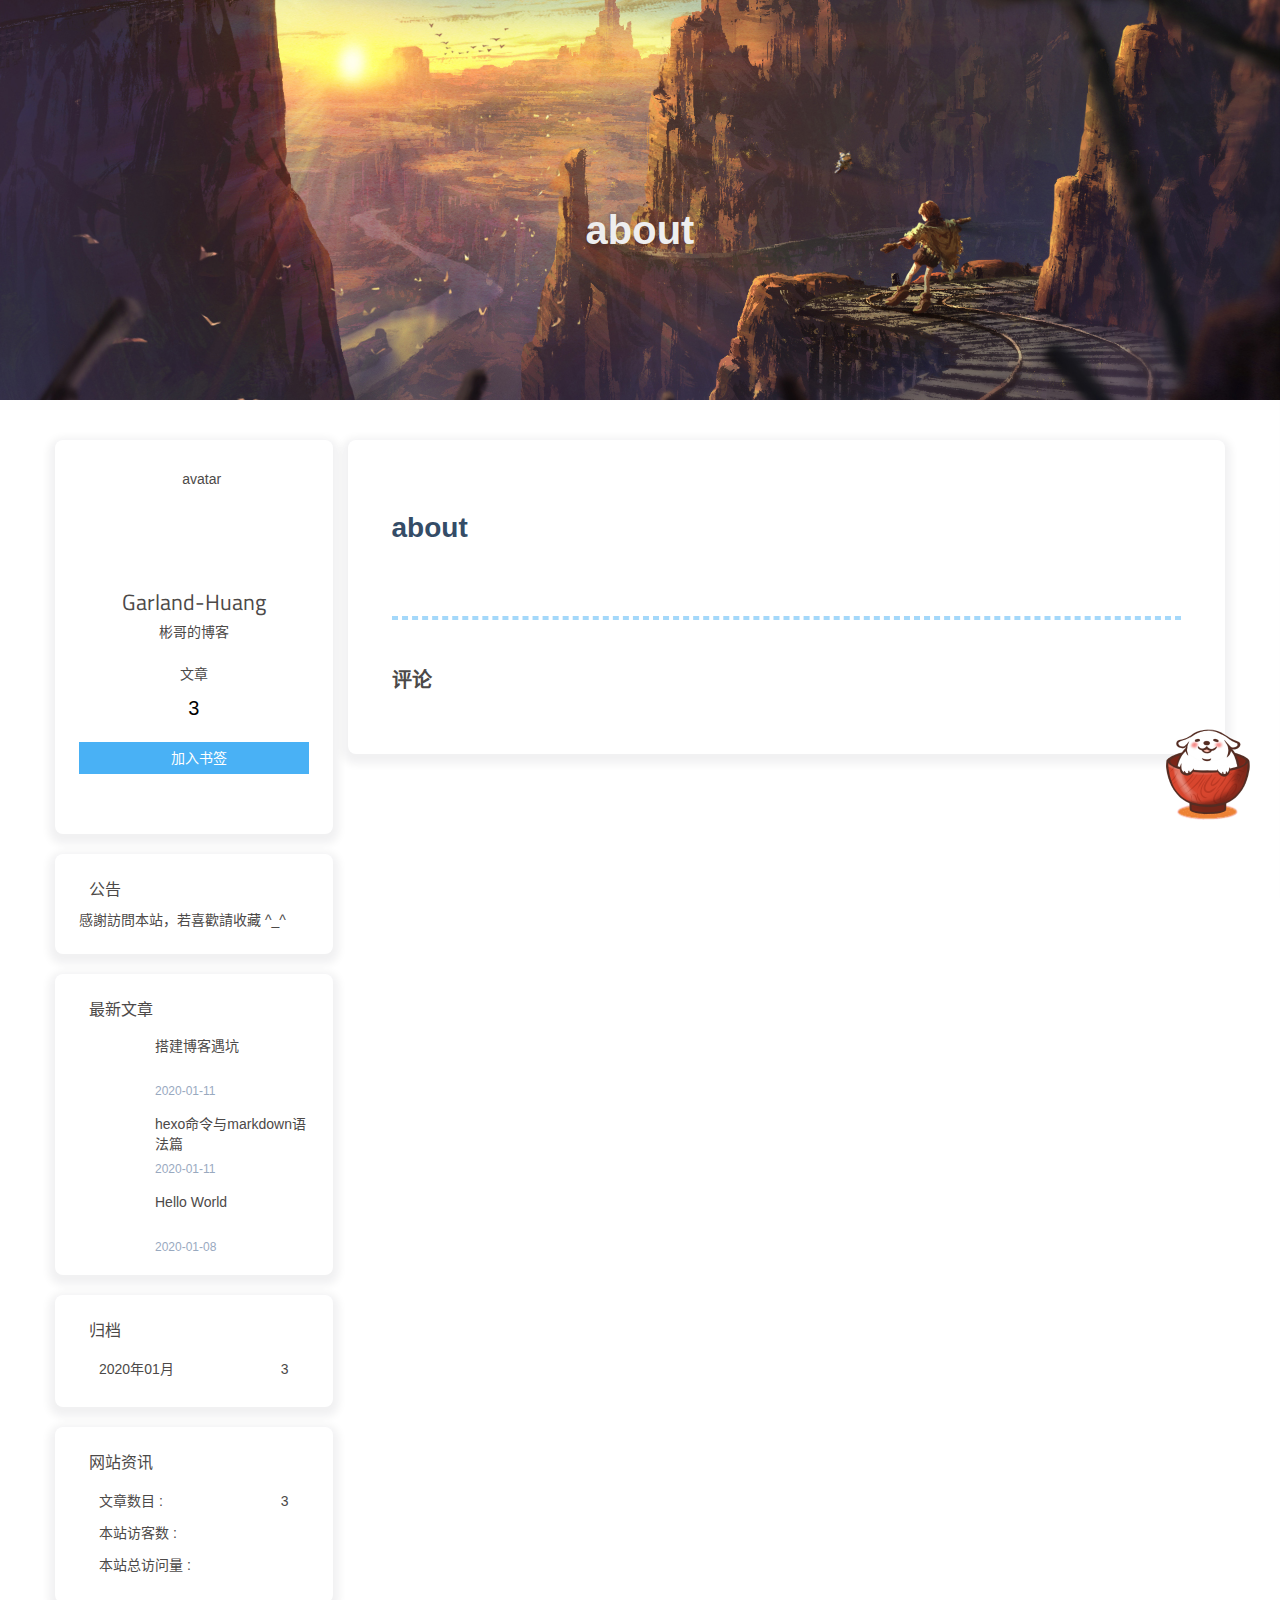
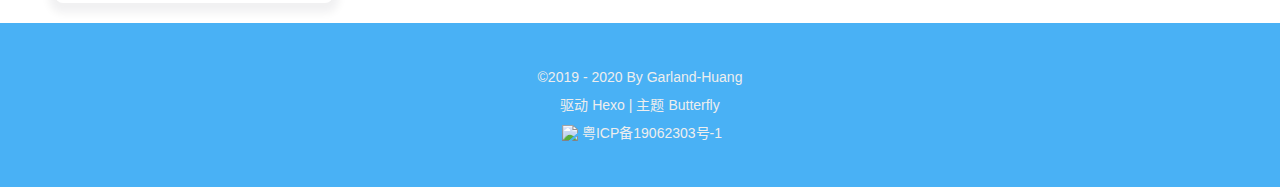
==== commit f7ec0cff: "Site updated: 2020-02-29 12:29:28" ====
--- a/about/index.html
+++ b/about/index.html
@@ -43,7 +43,7 @@
   if (document.querySelector('meta[name="theme-color"]') !== null){
   document.querySelector('meta[name="theme-color"]').setAttribute('content','#fff')
   }
-}</script><link rel="stylesheet" href="/css/index.css"><link rel="stylesheet" href="https://cdn.jsdelivr.net/npm/font-awesome@latest/css/font-awesome.min.css"><link rel="stylesheet" href="https://cdn.jsdelivr.net/npm/@fancyapps/fancybox@latest/dist/jquery.fancybox.min.css"><link rel="canonical" href="http://huangjiabin.cn/about/"><link rel="stylesheet" type="text/css" href="https://cdn.jsdelivr.net/npm/gitalk/dist/gitalk.min.css"><script src="https://cdn.jsdelivr.net/npm/gitalk@latest/dist/gitalk.min.js"></script><script src="https://cdn.jsdelivr.net/npm/blueimp-md5@2.10.0/js/md5.min.js"></script><link rel="preload" href="https://cdn.jsdelivr.net/gh/jerryc127/butterfly_cdn@2.1.0/top_img/index.jpg" as="image"><link rel="stylesheet" href="https://fonts.googleapis.com/css?family=Titillium+Web"><script>var GLOBAL_CONFIG = { 
+}</script><link rel="stylesheet" href="/css/index.css"><link rel="stylesheet" href="https://cdn.jsdelivr.net/npm/font-awesome@latest/css/font-awesome.min.css"><link rel="stylesheet" href="https://cdn.jsdelivr.net/npm/@fancyapps/fancybox@latest/dist/jquery.fancybox.min.css"><link rel="canonical" href="http://huangjiabin.cn/about/"><link rel="stylesheet" type="text/css" href="https://cdn.jsdelivr.net/npm/gitalk/dist/gitalk.min.css"><script src="https://cdn.jsdelivr.net/npm/gitalk@latest/dist/gitalk.min.js"></script><script src="https://cdn.jsdelivr.net/npm/blueimp-md5@2.10.0/js/md5.min.js"></script><link rel="preload" href="/img/index.jpg" as="image"><link rel="stylesheet" href="https://fonts.googleapis.com/css?family=Titillium+Web"><script>var GLOBAL_CONFIG = { 
   root: '/',
   algolia: undefined,
   localSearch: undefined,
@@ -70,7 +70,7 @@
   isPost: false
   
 }</script><meta name="generator" content="Hexo 4.2.0"><link rel="alternate" href="/atom.xml" title="彬哥的个人博客 | 暗夜..." type="application/atom+xml">
-</head><body><header> <div id="page-header"><span class="pull_left" id="blog_name"><a class="blog_title" id="site-name" href="/">彬哥的个人博客 | 暗夜...</a></span><span class="toggle-menu pull_right close"><a class="site-page"><i class="fa fa-bars fa-fw" aria-hidden="true"></i></a></span><span class="pull_right menus"><div class="menus_items"><div class="menus_item"><a class="site-page" href="/"><i class="fa-fw fa fa-home"></i><span> 首页</span></a></div><div class="menus_item"><a class="site-page" href="/archives/"><i class="fa-fw fa fa-archive"></i><span> 时间轴</span></a></div><div class="menus_item"><a class="site-page" href="/tags/"><i class="fa-fw fa fa-tags"></i><span> 标签</span></a></div><div class="menus_item"><a class="site-page" href="/categories/"><i class="fa-fw fa fa-folder-open"></i><span> 分类</span></a></div><div class="menus_item"><a class="site-page"><i class="fa-fw fa fa-list" aria-hidden="true"></i><span> 娱乐</span><i class="fa fa-chevron-down menus-expand" aria-hidden="true"></i></a><ul class="menus_item_child"><li><a class="site-page" href="/music/"><i class="fa-fw fa fa-music"></i><span> 音乐</span></a></li><li><a class="site-page" href="/movies/"><i class="fa-fw fa fa-film"></i><span> 电影</span></a></li></ul></div><div class="menus_item"><a class="site-page" href="/link/"><i class="fa-fw fa fa-link"></i><span> 友链</span></a></div><div class="menus_item"><a class="site-page" href="/about/"><i class="fa-fw fa fa-heart"></i><span> 关于</span></a></div></div></span></div></header><div id="mobile-sidebar"><div id="menu_mask"></div><div id="mobile-sidebar-menus"><div class="mobile_author_icon"><img class="avatar-img" src="/img/avatar.png" onerror="onerror=null;src='/img/friend_404.gif'" alt="avatar"></div><div class="mobile_post_data"><div class="mobile_data_item is-center"><div class="mobile_data_link"><a href="/archives/"><div class="headline">文章</div><div class="length_num">3</div></a></div></div></div><hr><div class="menus_items"><div class="menus_item"><a class="site-page" href="/"><i class="fa-fw fa fa-home"></i><span> 首页</span></a></div><div class="menus_item"><a class="site-page" href="/archives/"><i class="fa-fw fa fa-archive"></i><span> 时间轴</span></a></div><div class="menus_item"><a class="site-page" href="/tags/"><i class="fa-fw fa fa-tags"></i><span> 标签</span></a></div><div class="menus_item"><a class="site-page" href="/categories/"><i class="fa-fw fa fa-folder-open"></i><span> 分类</span></a></div><div class="menus_item"><a class="site-page"><i class="fa-fw fa fa-list" aria-hidden="true"></i><span> 娱乐</span><i class="fa fa-chevron-down menus-expand" aria-hidden="true"></i></a><ul class="menus_item_child"><li><a class="site-page" href="/music/"><i class="fa-fw fa fa-music"></i><span> 音乐</span></a></li><li><a class="site-page" href="/movies/"><i class="fa-fw fa fa-film"></i><span> 电影</span></a></li></ul></div><div class="menus_item"><a class="site-page" href="/link/"><i class="fa-fw fa fa-link"></i><span> 友链</span></a></div><div class="menus_item"><a class="site-page" href="/about/"><i class="fa-fw fa fa-heart"></i><span> 关于</span></a></div></div></div></div><div id="body-wrap"><nav class="not_index_bg" id="nav" style="background-image: url(https://cdn.jsdelivr.net/gh/jerryc127/butterfly_cdn@2.1.0/top_img/index.jpg)"><div id="page_site-info"><div id="site-title"><span class="blogtitle">about</span></div></div></nav><main id="content-outer"><div class="layout_page" id="content-inner"><article id="page"><h1>about</h1><div class="article-container"></div><nav id="pagination"><div class="pagination"></div></nav><hr><div id="post-comment"><div class="comment_headling"><i class="fa fa-comments fa-fw" aria-hidden="true"></i><span> 评论</span></div><div id="gitalk-container"></div><script>var gitalk = new Gitalk({
+</head><body><header> <div id="page-header"><span class="pull_left" id="blog_name"><a class="blog_title" id="site-name" href="/">彬哥的个人博客 | 暗夜...</a></span><span class="toggle-menu pull_right close"><a class="site-page"><i class="fa fa-bars fa-fw" aria-hidden="true"></i></a></span><span class="pull_right menus"><div class="menus_items"><div class="menus_item"><a class="site-page" href="/"><i class="fa-fw fa fa-home"></i><span> 首页</span></a></div><div class="menus_item"><a class="site-page" href="/archives/"><i class="fa-fw fa fa-archive"></i><span> 时间轴</span></a></div><div class="menus_item"><a class="site-page" href="/tags/"><i class="fa-fw fa fa-tags"></i><span> 标签</span></a></div><div class="menus_item"><a class="site-page" href="/categories/"><i class="fa-fw fa fa-folder-open"></i><span> 分类</span></a></div><div class="menus_item"><a class="site-page"><i class="fa-fw fa fa-list" aria-hidden="true"></i><span> 娱乐</span><i class="fa fa-chevron-down menus-expand" aria-hidden="true"></i></a><ul class="menus_item_child"><li><a class="site-page" href="/music/"><i class="fa-fw fa fa-music"></i><span> 音乐</span></a></li><li><a class="site-page" href="/movies/"><i class="fa-fw fa fa-film"></i><span> 电影</span></a></li></ul></div><div class="menus_item"><a class="site-page" href="/link/"><i class="fa-fw fa fa-link"></i><span> 友链</span></a></div><div class="menus_item"><a class="site-page" href="/about/"><i class="fa-fw fa fa-heart"></i><span> 关于</span></a></div></div></span></div></header><div id="mobile-sidebar"><div id="menu_mask"></div><div id="mobile-sidebar-menus"><div class="mobile_author_icon"><img class="avatar-img" src="/img/avatar.png" onerror="onerror=null;src='/img/friend_404.gif'" alt="avatar"></div><div class="mobile_post_data"><div class="mobile_data_item is-center"><div class="mobile_data_link"><a href="/archives/"><div class="headline">文章</div><div class="length_num">3</div></a></div></div></div><hr><div class="menus_items"><div class="menus_item"><a class="site-page" href="/"><i class="fa-fw fa fa-home"></i><span> 首页</span></a></div><div class="menus_item"><a class="site-page" href="/archives/"><i class="fa-fw fa fa-archive"></i><span> 时间轴</span></a></div><div class="menus_item"><a class="site-page" href="/tags/"><i class="fa-fw fa fa-tags"></i><span> 标签</span></a></div><div class="menus_item"><a class="site-page" href="/categories/"><i class="fa-fw fa fa-folder-open"></i><span> 分类</span></a></div><div class="menus_item"><a class="site-page"><i class="fa-fw fa fa-list" aria-hidden="true"></i><span> 娱乐</span><i class="fa fa-chevron-down menus-expand" aria-hidden="true"></i></a><ul class="menus_item_child"><li><a class="site-page" href="/music/"><i class="fa-fw fa fa-music"></i><span> 音乐</span></a></li><li><a class="site-page" href="/movies/"><i class="fa-fw fa fa-film"></i><span> 电影</span></a></li></ul></div><div class="menus_item"><a class="site-page" href="/link/"><i class="fa-fw fa fa-link"></i><span> 友链</span></a></div><div class="menus_item"><a class="site-page" href="/about/"><i class="fa-fw fa fa-heart"></i><span> 关于</span></a></div></div></div></div><div id="body-wrap"><nav class="not_index_bg" id="nav" style="background-image: url(/img/index.jpg)"><div id="page_site-info"><div id="site-title"><span class="blogtitle">about</span></div></div></nav><main id="content-outer"><div class="layout_page" id="content-inner"><article id="page"><h1>about</h1><div class="article-container"></div><nav id="pagination"><div class="pagination"></div></nav><hr><div id="post-comment"><div class="comment_headling"><i class="fa fa-comments fa-fw" aria-hidden="true"></i><span> 评论</span></div><div id="gitalk-container"></div><script>var gitalk = new Gitalk({
   clientID: 'a568eb4f4dfdea8dc52d',
   clientSecret: 'd1d20f881aa474849dd98c46fc5cc0b14513a625',
   repo: 'Garland-Huang.github.io',
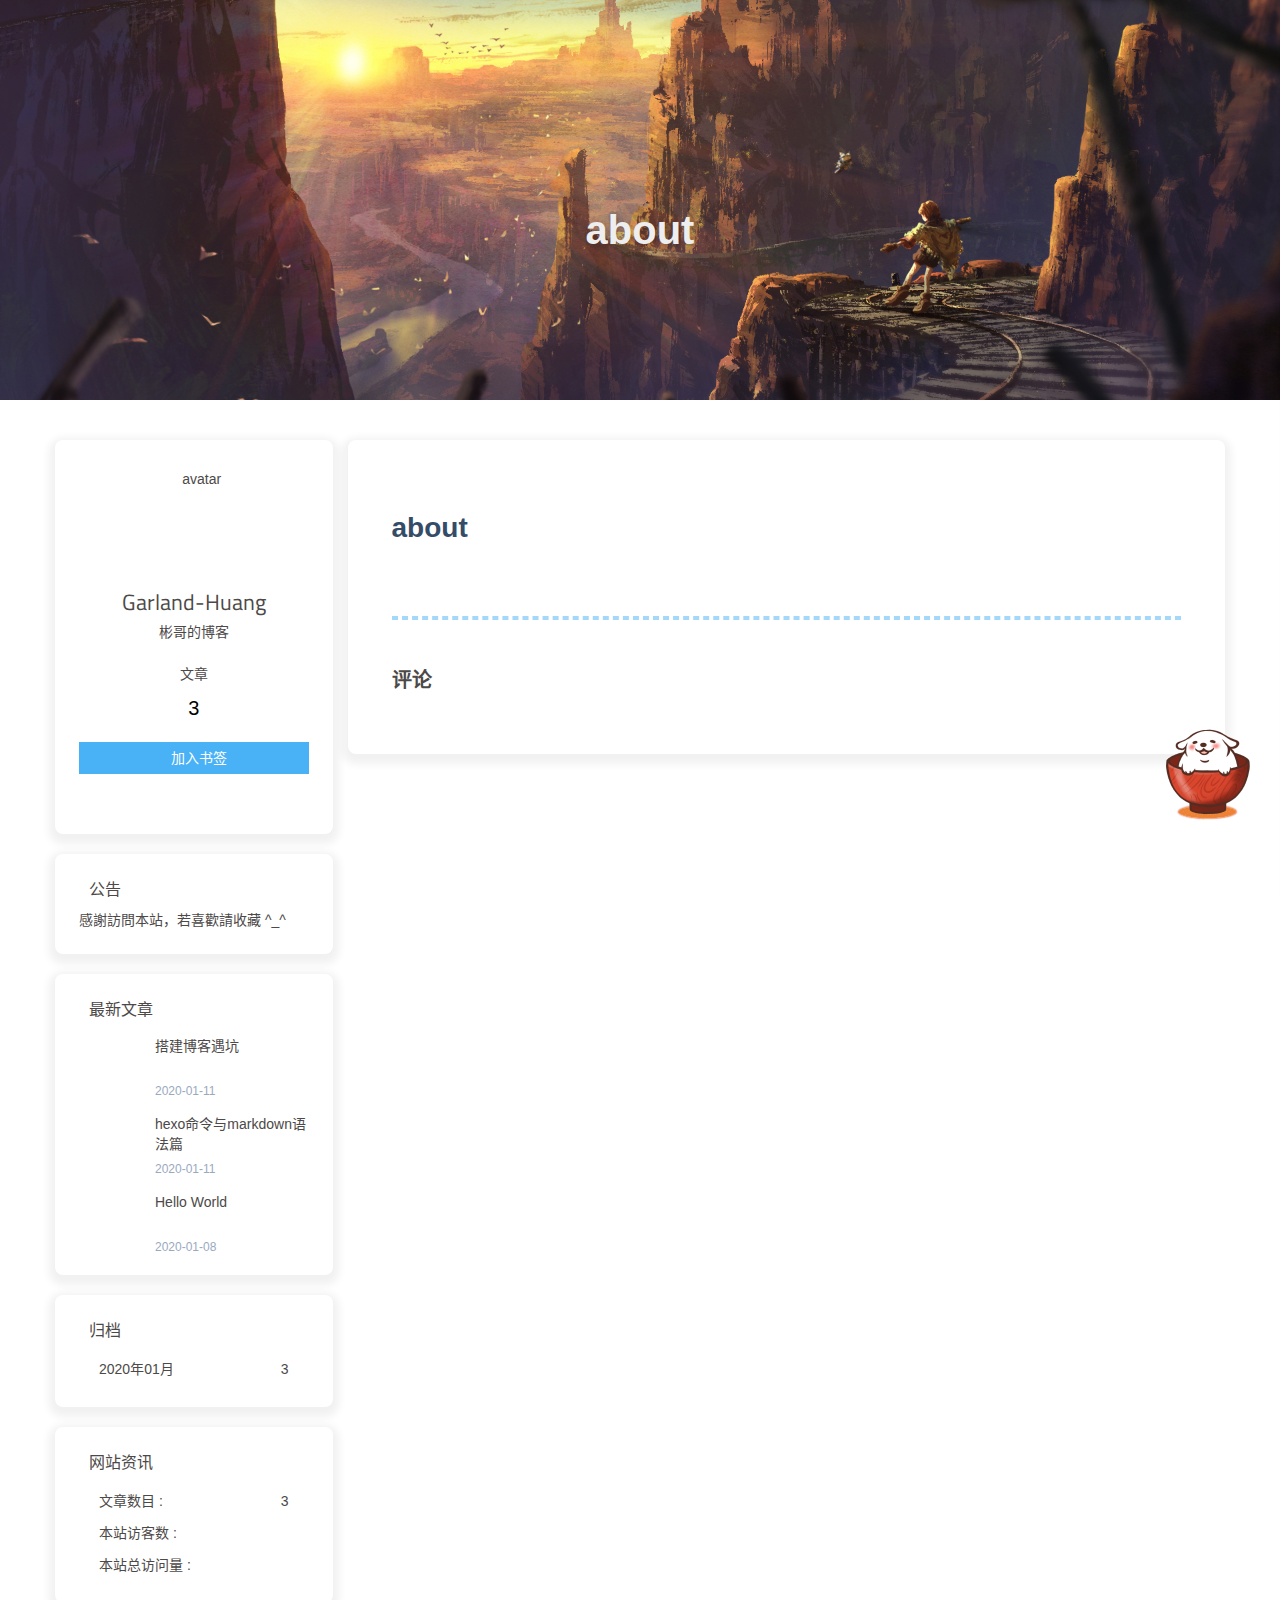
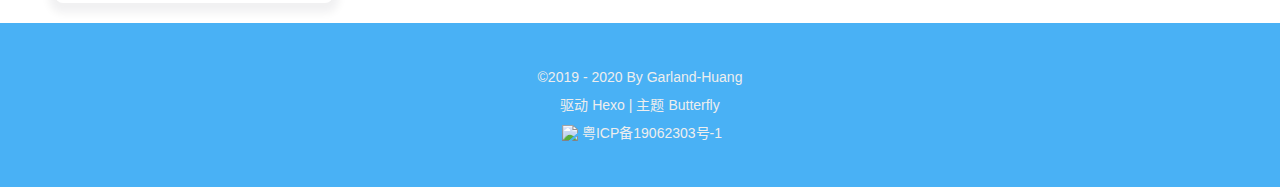
==== commit 2a50277b: "Site updated: 2020-02-29 13:43:49" ====
--- a/about/index.html
+++ b/about/index.html
@@ -84,4 +84,4 @@
 
 function commentCount(n){
   document.getElementsByClassName('gitalk-comment-count')[0].innerHTML= n
-}</script></div></article><div class="aside_content" id="aside_content"><div class="card-widget card-info"><div class="card-content"><div class="card-info-avatar is-center"><img class="avatar-img" src="/img/avatar.png" onerror="this.onerror=null;this.src='/img/friend_404.gif'" alt="avatar"><div class="author-info__name">Garland-Huang</div><div class="author-info__description">彬哥的博客</div></div><div class="card-info-data"><div class="card-info-data-item is-center"><a href="/archives/"><div class="headline">文章</div><div class="length_num">3</div></a></div></div><div class="card-info-bookmark is-center"><a class="bookmark button--primary button--animated" id="bookmark-it" href="javascript:;" title="加入书签" target="_self"><i class="fa fa-bookmark" aria-hidden="true"></i><span>加入书签</span></a></div><div class="card-info-social-icons is-center"><a class="social-icon" href="https://github.com/Garland-Huang" target="_blank"><i class="fa fa-github" aria-hidden="true"></i></a><a class="social-icon" href="mailto:328720905@qq.com" target="_blank"><i class="fa fa-envelope" aria-hidden="true"></i></a><a class="social-icon" href="/atom.xml" target="_blank"><i class="fa fa-rss" aria-hidden="true"></i></a></div></div></div><div class="card-widget card-announcement"><div class="card-content"><div class="item-headline"><i class="fa fa-bullhorn card-announcement-animation" aria-hidden="true"></i><span>公告</span></div><div class="announcement_content">感謝訪問本站，若喜歡請收藏 ^_^</div></div></div><div class="card-widget card-recent-post"><div class="card-content"><div class="item-headline"><i class="fa fa-history" aria-hidden="true"></i><span>最新文章</span></div><div class="aside-recent-item"> <div class="aside-recent-post"><a href="/2020/01/11/%E6%90%AD%E5%BB%BA%E5%8D%9A%E5%AE%A2%E9%81%87%E5%9D%91/"><div class="aside-post-cover"><img class="aside-post-bg lazyload" data-src="https://cdn.jsdelivr.net/gh/jerryc127/butterfly_cdn@2.1.0/top_img/default.png" onerror="this.onerror=null;this.src='/img/404.jpg'" title="搭建博客遇坑" alt="搭建博客遇坑"></div><div class="aside-post-title"><div class="aside-post_title" href="/2020/01/11/%E6%90%AD%E5%BB%BA%E5%8D%9A%E5%AE%A2%E9%81%87%E5%9D%91/" title="搭建博客遇坑">搭建博客遇坑</div><time class="aside-post_meta post-meta__date">2020-01-11</time></div></a></div><div class="aside-recent-post"><a href="/2020/01/11/%E8%AF%AD%E6%B3%95%E5%91%BD%E4%BB%A4%E7%AF%87/"><div class="aside-post-cover"><img class="aside-post-bg lazyload" data-src="https://cdn.jsdelivr.net/gh/jerryc127/butterfly_cdn@2.1.0/top_img/default.png" onerror="this.onerror=null;this.src='/img/404.jpg'" title="hexo命令与markdown语法篇" alt="hexo命令与markdown语法篇"></div><div class="aside-post-title"><div class="aside-post_title" href="/2020/01/11/%E8%AF%AD%E6%B3%95%E5%91%BD%E4%BB%A4%E7%AF%87/" title="hexo命令与markdown语法篇">hexo命令与markdown语法篇</div><time class="aside-post_meta post-meta__date">2020-01-11</time></div></a></div><div class="aside-recent-post"><a href="/2020/01/08/hello-world/"><div class="aside-post-cover"><img class="aside-post-bg lazyload" data-src="https://cdn.jsdelivr.net/gh/jerryc127/butterfly_cdn@2.1.0/top_img/default.png" onerror="this.onerror=null;this.src='/img/404.jpg'" title="Hello World" alt="Hello World"></div><div class="aside-post-title"><div class="aside-post_title" href="/2020/01/08/hello-world/" title="Hello World">Hello World</div><time class="aside-post_meta post-meta__date">2020-01-08</time></div></a></div></div></div></div><div class="card-widget card-archives"><div class="card-content"><div class="item-headline"><i class="fa fa-archive" aria-hidden="true"></i><span>归档</span></div><ul class="archive-list"><li class="archive-list-item"><a class="archive-list-link" href="/archives/2020/01/"><span class="archive-list-date">2020年01月</span><span class="archive-list-count">3</span></a></li></ul></div></div><div class="card-widget card-webinfo"><div class="card-content"><div class="item-headline"><i class="fa fa-line-chart" aria-hidden="true"></i><span>网站资讯</span></div><div class="webinfo"><div class="webinfo-item"><div class="webinfo-article-name">文章数目 :</div><div class="webinfo-article-count">3</div></div><div class="webinfo-item">      <div class="webinfo-site-uv-name">本站访客数 :</div><div class="webinfo-site-uv-count" id="busuanzi_value_site_uv"></div></div><div class="webinfo-item"><div class="webinfo-site-name">本站总访问量 :</div><div class="webinfo-site-pv-count" id="busuanzi_value_site_pv"></div></div></div></div></div></div></div></main><footer id="footer" data-type="color"><div id="footer-wrap"><div class="copyright">&copy;2019 - 2020 By Garland-Huang</div><div class="framework-info"><span>驱动 </span><a href="http://hexo.io" target="_blank" rel="noopener"><span>Hexo</span></a><span class="footer-separator">|</span><span>主题 </span><a href="https://github.com/jerryc127/hexo-theme-butterfly" target="_blank" rel="noopener"><span>Butterfly</span></a></div><div class="icp"><a href="/"><img class="icp-icon" src="/img/icp.png"><span>粤ICP备19062303号-1</span></a></div></div></footer></div><section class="rightside" id="rightside"><div id="rightside-config-hide"><a class="translate_chn_to_cht" id="translateLink" href="javascript:translatePage();" title="简繁转换" target="_self">繁</a><i class="darkmode fa fa-moon-o" id="darkmode" title="夜间模式"></i></div><div id="rightside-config-show"><div id="rightside_config" title="设置"><i class="fa fa-cog" aria-hidden="true"></i></div><i class="fa fa-arrow-up" id="go-up" title="回到顶部" aria-hidden="true"></i></div></section><script src="https://cdn.jsdelivr.net/npm/jquery@latest/dist/jquery.min.js"></script><script src="/js/utils.js"></script><script src="/js/main.js"></script><script src="/js/tw_cn.js"></script><script src="https://cdn.jsdelivr.net/npm/@fancyapps/fancybox@latest/dist/jquery.fancybox.min.js"></script><script id="canvas_nest" color="0,0,255" opacity="0.7" zIndex="-1" count="99" mobile="true" src="https://cdn.jsdelivr.net/gh/jerryc127/butterfly_cdn@2.1.0/js/canvas-nest.js"></script><script async src="//busuanzi.ibruce.info/busuanzi/2.3/busuanzi.pure.mini.js"></script><script src="https://cdn.jsdelivr.net/npm/instant.page@latest/instantpage.min.js" type="module"></script><script src="https://cdn.jsdelivr.net/npm/lazysizes@latest/lazysizes.min.js" async=""></script><!--  script(src=url_for(theme.CDN.ClickShowText))--><script src="/live2dw/lib/L2Dwidget.min.js?094cbace49a39548bed64abff5988b05"></script><script>L2Dwidget.init({"model":{"jsonPath":"/live2dw/assets/wanko.model.json"},"display":{"position":"right","width":150,"height":300},"mobile":{"show":false,"scale":0.5},"log":false,"pluginJsPath":"lib/","pluginModelPath":"assets/","pluginRootPath":"live2dw/","tagMode":false});</script></body></html>+}</script></div></article><div class="aside_content" id="aside_content"><div class="card-widget card-info"><div class="card-content"><div class="card-info-avatar is-center"><img class="avatar-img" src="/img/avatar.png" onerror="this.onerror=null;this.src='/img/friend_404.gif'" alt="avatar"><div class="author-info__name">Garland-Huang</div><div class="author-info__description">彬哥的博客</div></div><div class="card-info-data"><div class="card-info-data-item is-center"><a href="/archives/"><div class="headline">文章</div><div class="length_num">3</div></a></div></div><div class="card-info-bookmark is-center"><a class="bookmark button--primary button--animated" id="bookmark-it" href="javascript:;" title="加入书签" target="_self"><i class="fa fa-bookmark" aria-hidden="true"></i><span>加入书签</span></a></div><div class="card-info-social-icons is-center"><a class="social-icon" href="https://github.com/Garland-Huang" target="_blank"><i class="fa fa-github" aria-hidden="true"></i></a><a class="social-icon" href="mailto:328720905@qq.com" target="_blank"><i class="fa fa-envelope" aria-hidden="true"></i></a><a class="social-icon" href="/atom.xml" target="_blank"><i class="fa fa-rss" aria-hidden="true"></i></a></div></div></div><div class="card-widget card-announcement"><div class="card-content"><div class="item-headline"><i class="fa fa-bullhorn card-announcement-animation" aria-hidden="true"></i><span>公告</span></div><div class="announcement_content">感謝訪問本站，若喜歡請收藏 ^_^</div></div></div><div class="card-widget card-recent-post"><div class="card-content"><div class="item-headline"><i class="fa fa-history" aria-hidden="true"></i><span>最新文章</span></div><div class="aside-recent-item"> <div class="aside-recent-post"><a href="/2020/01/11/%E6%90%AD%E5%BB%BA%E5%8D%9A%E5%AE%A2%E9%81%87%E5%9D%91/"><div class="aside-post-cover"><img class="aside-post-bg lazyload" data-src="/img/default.jpg" onerror="this.onerror=null;this.src='/img/404.jpg'" title="搭建博客遇坑" alt="搭建博客遇坑"></div><div class="aside-post-title"><div class="aside-post_title" href="/2020/01/11/%E6%90%AD%E5%BB%BA%E5%8D%9A%E5%AE%A2%E9%81%87%E5%9D%91/" title="搭建博客遇坑">搭建博客遇坑</div><time class="aside-post_meta post-meta__date">2020-01-11</time></div></a></div><div class="aside-recent-post"><a href="/2020/01/11/%E8%AF%AD%E6%B3%95%E5%91%BD%E4%BB%A4%E7%AF%87/"><div class="aside-post-cover"><img class="aside-post-bg lazyload" data-src="/img/default.jpg" onerror="this.onerror=null;this.src='/img/404.jpg'" title="hexo命令与markdown语法篇" alt="hexo命令与markdown语法篇"></div><div class="aside-post-title"><div class="aside-post_title" href="/2020/01/11/%E8%AF%AD%E6%B3%95%E5%91%BD%E4%BB%A4%E7%AF%87/" title="hexo命令与markdown语法篇">hexo命令与markdown语法篇</div><time class="aside-post_meta post-meta__date">2020-01-11</time></div></a></div><div class="aside-recent-post"><a href="/2020/01/08/hello-world/"><div class="aside-post-cover"><img class="aside-post-bg lazyload" data-src="/img/default.jpg" onerror="this.onerror=null;this.src='/img/404.jpg'" title="Hello World" alt="Hello World"></div><div class="aside-post-title"><div class="aside-post_title" href="/2020/01/08/hello-world/" title="Hello World">Hello World</div><time class="aside-post_meta post-meta__date">2020-01-08</time></div></a></div></div></div></div><div class="card-widget card-archives"><div class="card-content"><div class="item-headline"><i class="fa fa-archive" aria-hidden="true"></i><span>归档</span></div><ul class="archive-list"><li class="archive-list-item"><a class="archive-list-link" href="/archives/2020/01/"><span class="archive-list-date">2020年01月</span><span class="archive-list-count">3</span></a></li></ul></div></div><div class="card-widget card-webinfo"><div class="card-content"><div class="item-headline"><i class="fa fa-line-chart" aria-hidden="true"></i><span>网站资讯</span></div><div class="webinfo"><div class="webinfo-item"><div class="webinfo-article-name">文章数目 :</div><div class="webinfo-article-count">3</div></div><div class="webinfo-item">      <div class="webinfo-site-uv-name">本站访客数 :</div><div class="webinfo-site-uv-count" id="busuanzi_value_site_uv"></div></div><div class="webinfo-item"><div class="webinfo-site-name">本站总访问量 :</div><div class="webinfo-site-pv-count" id="busuanzi_value_site_pv"></div></div></div></div></div></div></div></main><footer id="footer" data-type="color"><div id="footer-wrap"><div class="copyright">&copy;2019 - 2020 By Garland-Huang</div><div class="framework-info"><span>驱动 </span><a href="http://hexo.io" target="_blank" rel="noopener"><span>Hexo</span></a><span class="footer-separator">|</span><span>主题 </span><a href="https://github.com/jerryc127/hexo-theme-butterfly" target="_blank" rel="noopener"><span>Butterfly</span></a></div><div class="icp"><a href="/"><img class="icp-icon" src="/img/icp.png"><span>粤ICP备19062303号-1</span></a></div></div></footer></div><section class="rightside" id="rightside"><div id="rightside-config-hide"><a class="translate_chn_to_cht" id="translateLink" href="javascript:translatePage();" title="简繁转换" target="_self">繁</a><i class="darkmode fa fa-moon-o" id="darkmode" title="夜间模式"></i></div><div id="rightside-config-show"><div id="rightside_config" title="设置"><i class="fa fa-cog" aria-hidden="true"></i></div><i class="fa fa-arrow-up" id="go-up" title="回到顶部" aria-hidden="true"></i></div></section><script src="https://cdn.jsdelivr.net/npm/jquery@latest/dist/jquery.min.js"></script><script src="/js/utils.js"></script><script src="/js/main.js"></script><script src="/js/tw_cn.js"></script><script src="https://cdn.jsdelivr.net/npm/@fancyapps/fancybox@latest/dist/jquery.fancybox.min.js"></script><script id="canvas_nest" color="0,0,255" opacity="0.7" zIndex="-1" count="99" mobile="true" src="https://cdn.jsdelivr.net/gh/jerryc127/butterfly_cdn@2.1.0/js/canvas-nest.js"></script><script async src="//busuanzi.ibruce.info/busuanzi/2.3/busuanzi.pure.mini.js"></script><script src="https://cdn.jsdelivr.net/npm/instant.page@latest/instantpage.min.js" type="module"></script><script src="https://cdn.jsdelivr.net/npm/lazysizes@latest/lazysizes.min.js" async=""></script><!--  script(src=url_for(theme.CDN.ClickShowText))--><script src="/live2dw/lib/L2Dwidget.min.js?094cbace49a39548bed64abff5988b05"></script><script>L2Dwidget.init({"model":{"jsonPath":"/live2dw/assets/wanko.model.json"},"display":{"position":"right","width":150,"height":300},"mobile":{"show":false,"scale":0.5},"log":false,"pluginJsPath":"lib/","pluginModelPath":"assets/","pluginRootPath":"live2dw/","tagMode":false});</script></body></html>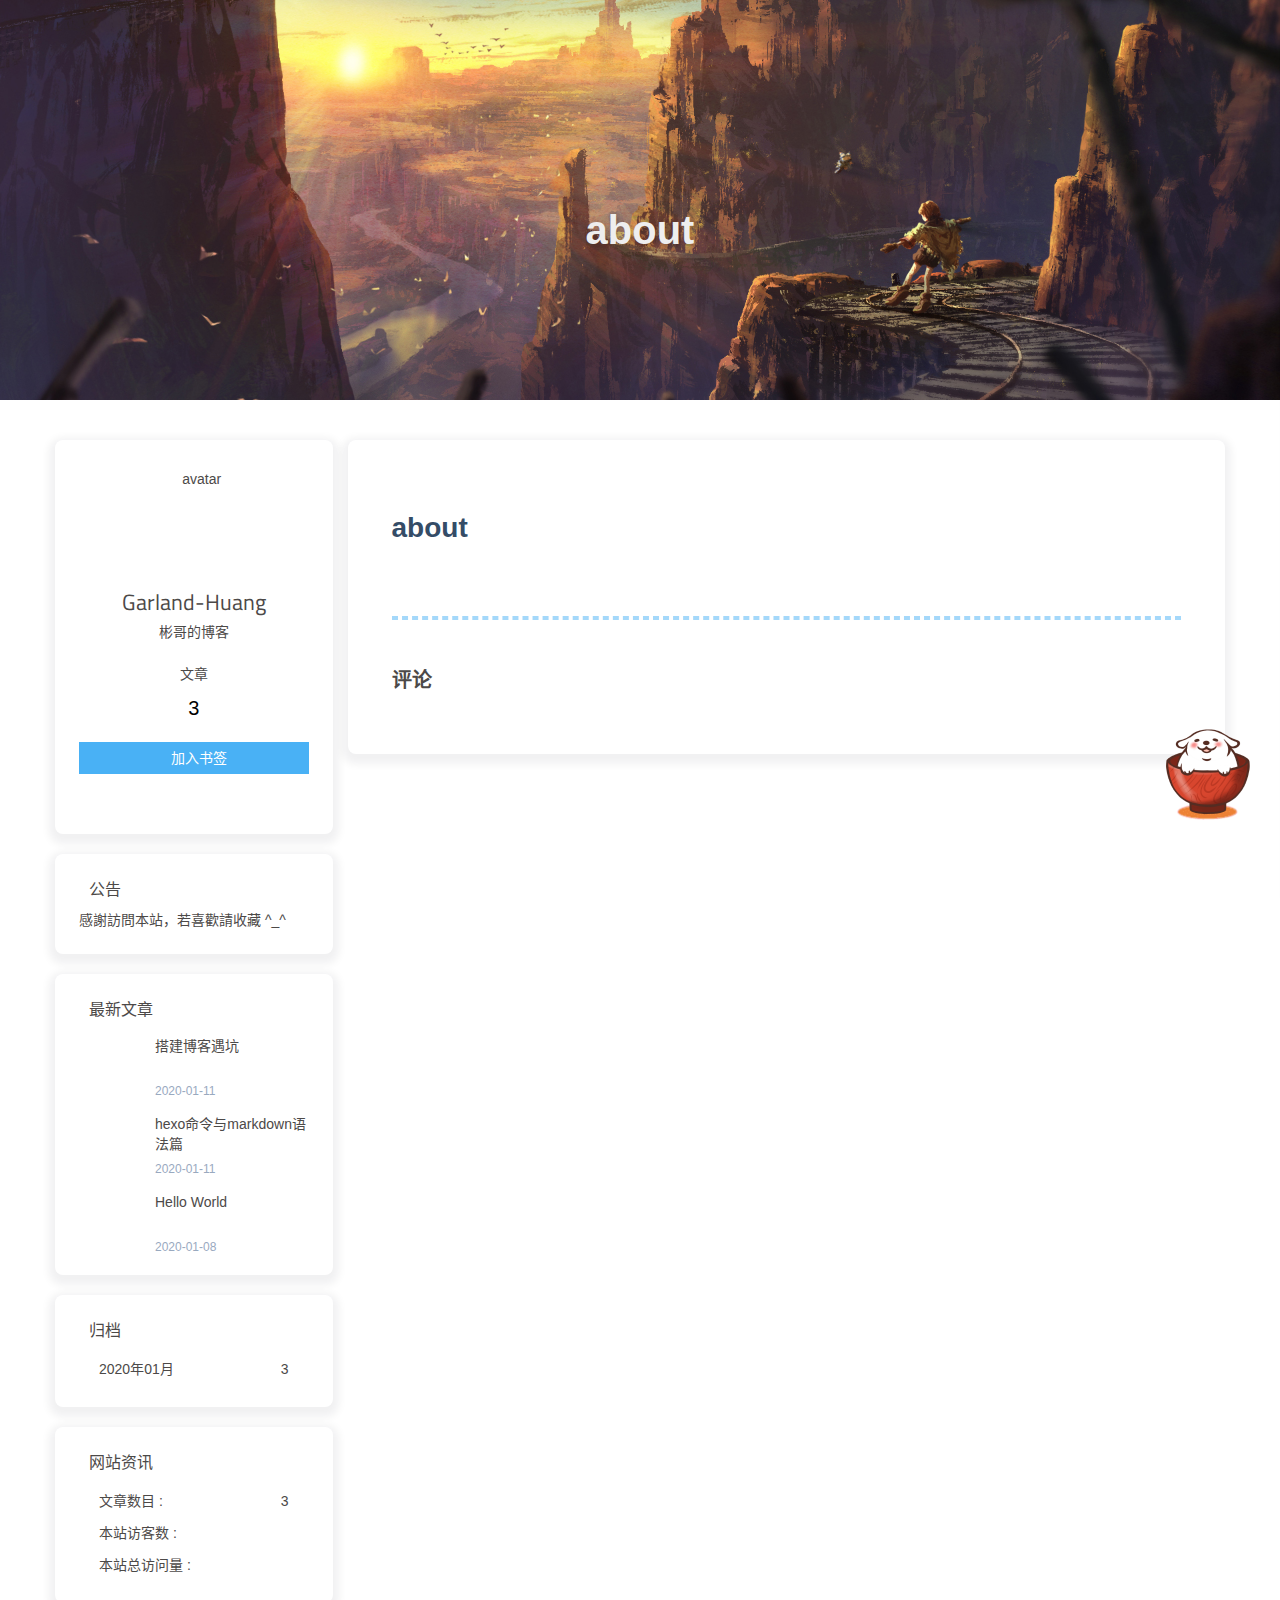
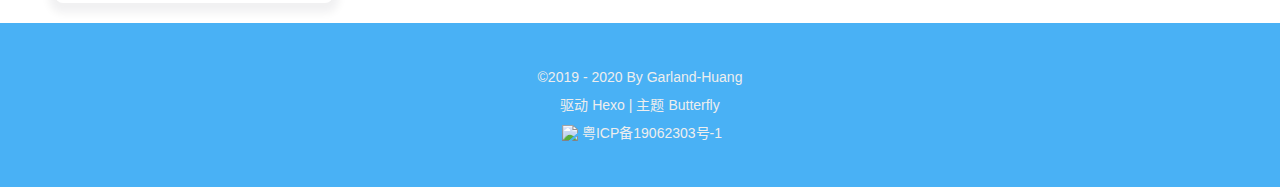
==== commit 2a909ef7: "Site updated: 2020-03-01 01:06:05" ====
--- a/about/index.html
+++ b/about/index.html
@@ -61,7 +61,7 @@
   runtime_unit: '天',
   runtime: false,
   copyright: undefined,
-  ClickShowText: {"text":"富强,民主,文明,和谐,自由,平等,公正,法治,爱国,敬业,诚信,友善","fontSize":"15px"},
+  ClickShowText: undefined,
   medium_zoom: false,
   fancybox: true,
   Snackbar: undefined,
@@ -84,4 +84,4 @@
 
 function commentCount(n){
   document.getElementsByClassName('gitalk-comment-count')[0].innerHTML= n
-}</script></div></article><div class="aside_content" id="aside_content"><div class="card-widget card-info"><div class="card-content"><div class="card-info-avatar is-center"><img class="avatar-img" src="/img/avatar.png" onerror="this.onerror=null;this.src='/img/friend_404.gif'" alt="avatar"><div class="author-info__name">Garland-Huang</div><div class="author-info__description">彬哥的博客</div></div><div class="card-info-data"><div class="card-info-data-item is-center"><a href="/archives/"><div class="headline">文章</div><div class="length_num">3</div></a></div></div><div class="card-info-bookmark is-center"><a class="bookmark button--primary button--animated" id="bookmark-it" href="javascript:;" title="加入书签" target="_self"><i class="fa fa-bookmark" aria-hidden="true"></i><span>加入书签</span></a></div><div class="card-info-social-icons is-center"><a class="social-icon" href="https://github.com/Garland-Huang" target="_blank"><i class="fa fa-github" aria-hidden="true"></i></a><a class="social-icon" href="mailto:328720905@qq.com" target="_blank"><i class="fa fa-envelope" aria-hidden="true"></i></a><a class="social-icon" href="/atom.xml" target="_blank"><i class="fa fa-rss" aria-hidden="true"></i></a></div></div></div><div class="card-widget card-announcement"><div class="card-content"><div class="item-headline"><i class="fa fa-bullhorn card-announcement-animation" aria-hidden="true"></i><span>公告</span></div><div class="announcement_content">感謝訪問本站，若喜歡請收藏 ^_^</div></div></div><div class="card-widget card-recent-post"><div class="card-content"><div class="item-headline"><i class="fa fa-history" aria-hidden="true"></i><span>最新文章</span></div><div class="aside-recent-item"> <div class="aside-recent-post"><a href="/2020/01/11/%E6%90%AD%E5%BB%BA%E5%8D%9A%E5%AE%A2%E9%81%87%E5%9D%91/"><div class="aside-post-cover"><img class="aside-post-bg lazyload" data-src="/img/default.jpg" onerror="this.onerror=null;this.src='/img/404.jpg'" title="搭建博客遇坑" alt="搭建博客遇坑"></div><div class="aside-post-title"><div class="aside-post_title" href="/2020/01/11/%E6%90%AD%E5%BB%BA%E5%8D%9A%E5%AE%A2%E9%81%87%E5%9D%91/" title="搭建博客遇坑">搭建博客遇坑</div><time class="aside-post_meta post-meta__date">2020-01-11</time></div></a></div><div class="aside-recent-post"><a href="/2020/01/11/%E8%AF%AD%E6%B3%95%E5%91%BD%E4%BB%A4%E7%AF%87/"><div class="aside-post-cover"><img class="aside-post-bg lazyload" data-src="/img/default.jpg" onerror="this.onerror=null;this.src='/img/404.jpg'" title="hexo命令与markdown语法篇" alt="hexo命令与markdown语法篇"></div><div class="aside-post-title"><div class="aside-post_title" href="/2020/01/11/%E8%AF%AD%E6%B3%95%E5%91%BD%E4%BB%A4%E7%AF%87/" title="hexo命令与markdown语法篇">hexo命令与markdown语法篇</div><time class="aside-post_meta post-meta__date">2020-01-11</time></div></a></div><div class="aside-recent-post"><a href="/2020/01/08/hello-world/"><div class="aside-post-cover"><img class="aside-post-bg lazyload" data-src="/img/default.jpg" onerror="this.onerror=null;this.src='/img/404.jpg'" title="Hello World" alt="Hello World"></div><div class="aside-post-title"><div class="aside-post_title" href="/2020/01/08/hello-world/" title="Hello World">Hello World</div><time class="aside-post_meta post-meta__date">2020-01-08</time></div></a></div></div></div></div><div class="card-widget card-archives"><div class="card-content"><div class="item-headline"><i class="fa fa-archive" aria-hidden="true"></i><span>归档</span></div><ul class="archive-list"><li class="archive-list-item"><a class="archive-list-link" href="/archives/2020/01/"><span class="archive-list-date">2020年01月</span><span class="archive-list-count">3</span></a></li></ul></div></div><div class="card-widget card-webinfo"><div class="card-content"><div class="item-headline"><i class="fa fa-line-chart" aria-hidden="true"></i><span>网站资讯</span></div><div class="webinfo"><div class="webinfo-item"><div class="webinfo-article-name">文章数目 :</div><div class="webinfo-article-count">3</div></div><div class="webinfo-item">      <div class="webinfo-site-uv-name">本站访客数 :</div><div class="webinfo-site-uv-count" id="busuanzi_value_site_uv"></div></div><div class="webinfo-item"><div class="webinfo-site-name">本站总访问量 :</div><div class="webinfo-site-pv-count" id="busuanzi_value_site_pv"></div></div></div></div></div></div></div></main><footer id="footer" data-type="color"><div id="footer-wrap"><div class="copyright">&copy;2019 - 2020 By Garland-Huang</div><div class="framework-info"><span>驱动 </span><a href="http://hexo.io" target="_blank" rel="noopener"><span>Hexo</span></a><span class="footer-separator">|</span><span>主题 </span><a href="https://github.com/jerryc127/hexo-theme-butterfly" target="_blank" rel="noopener"><span>Butterfly</span></a></div><div class="icp"><a href="/"><img class="icp-icon" src="/img/icp.png"><span>粤ICP备19062303号-1</span></a></div></div></footer></div><section class="rightside" id="rightside"><div id="rightside-config-hide"><a class="translate_chn_to_cht" id="translateLink" href="javascript:translatePage();" title="简繁转换" target="_self">繁</a><i class="darkmode fa fa-moon-o" id="darkmode" title="夜间模式"></i></div><div id="rightside-config-show"><div id="rightside_config" title="设置"><i class="fa fa-cog" aria-hidden="true"></i></div><i class="fa fa-arrow-up" id="go-up" title="回到顶部" aria-hidden="true"></i></div></section><script src="https://cdn.jsdelivr.net/npm/jquery@latest/dist/jquery.min.js"></script><script src="/js/utils.js"></script><script src="/js/main.js"></script><script src="/js/tw_cn.js"></script><script src="https://cdn.jsdelivr.net/npm/@fancyapps/fancybox@latest/dist/jquery.fancybox.min.js"></script><script id="canvas_nest" color="0,0,255" opacity="0.7" zIndex="-1" count="99" mobile="true" src="https://cdn.jsdelivr.net/gh/jerryc127/butterfly_cdn@2.1.0/js/canvas-nest.js"></script><script async src="//busuanzi.ibruce.info/busuanzi/2.3/busuanzi.pure.mini.js"></script><script src="https://cdn.jsdelivr.net/npm/instant.page@latest/instantpage.min.js" type="module"></script><script src="https://cdn.jsdelivr.net/npm/lazysizes@latest/lazysizes.min.js" async=""></script><!--  script(src=url_for(theme.CDN.ClickShowText))--><script src="/live2dw/lib/L2Dwidget.min.js?094cbace49a39548bed64abff5988b05"></script><script>L2Dwidget.init({"model":{"jsonPath":"/live2dw/assets/wanko.model.json"},"display":{"position":"right","width":150,"height":300},"mobile":{"show":false,"scale":0.5},"log":false,"pluginJsPath":"lib/","pluginModelPath":"assets/","pluginRootPath":"live2dw/","tagMode":false});</script></body></html>+}</script></div></article><div class="aside_content" id="aside_content"><div class="card-widget card-info"><div class="card-content"><div class="card-info-avatar is-center"><img class="avatar-img" src="/img/avatar.png" onerror="this.onerror=null;this.src='/img/friend_404.gif'" alt="avatar"><div class="author-info__name">Garland-Huang</div><div class="author-info__description">彬哥的博客</div></div><div class="card-info-data"><div class="card-info-data-item is-center"><a href="/archives/"><div class="headline">文章</div><div class="length_num">3</div></a></div></div><div class="card-info-bookmark is-center"><a class="bookmark button--primary button--animated" id="bookmark-it" href="javascript:;" title="加入书签" target="_self"><i class="fa fa-bookmark" aria-hidden="true"></i><span>加入书签</span></a></div><div class="card-info-social-icons is-center"><a class="social-icon" href="https://github.com/Garland-Huang" target="_blank"><i class="fa fa-github" aria-hidden="true"></i></a><a class="social-icon" href="mailto:328720905@qq.com" target="_blank"><i class="fa fa-envelope" aria-hidden="true"></i></a><a class="social-icon" href="/atom.xml" target="_blank"><i class="fa fa-rss" aria-hidden="true"></i></a></div></div></div><div class="card-widget card-announcement"><div class="card-content"><div class="item-headline"><i class="fa fa-bullhorn card-announcement-animation" aria-hidden="true"></i><span>公告</span></div><div class="announcement_content">感謝訪問本站，若喜歡請收藏 ^_^</div></div></div><div class="card-widget card-recent-post"><div class="card-content"><div class="item-headline"><i class="fa fa-history" aria-hidden="true"></i><span>最新文章</span></div><div class="aside-recent-item"> <div class="aside-recent-post"><a href="/2020/01/11/%E6%90%AD%E5%BB%BA%E5%8D%9A%E5%AE%A2%E9%81%87%E5%9D%91/"><div class="aside-post-cover"><img class="aside-post-bg lazyload" data-src="/img/default.jpg" onerror="this.onerror=null;this.src='/img/404.jpg'" title="搭建博客遇坑" alt="搭建博客遇坑"></div><div class="aside-post-title"><div class="aside-post_title" href="/2020/01/11/%E6%90%AD%E5%BB%BA%E5%8D%9A%E5%AE%A2%E9%81%87%E5%9D%91/" title="搭建博客遇坑">搭建博客遇坑</div><time class="aside-post_meta post-meta__date">2020-01-11</time></div></a></div><div class="aside-recent-post"><a href="/2020/01/11/%E8%AF%AD%E6%B3%95%E5%91%BD%E4%BB%A4%E7%AF%87/"><div class="aside-post-cover"><img class="aside-post-bg lazyload" data-src="/img/default.jpg" onerror="this.onerror=null;this.src='/img/404.jpg'" title="hexo命令与markdown语法篇" alt="hexo命令与markdown语法篇"></div><div class="aside-post-title"><div class="aside-post_title" href="/2020/01/11/%E8%AF%AD%E6%B3%95%E5%91%BD%E4%BB%A4%E7%AF%87/" title="hexo命令与markdown语法篇">hexo命令与markdown语法篇</div><time class="aside-post_meta post-meta__date">2020-01-11</time></div></a></div><div class="aside-recent-post"><a href="/2020/01/08/hello-world/"><div class="aside-post-cover"><img class="aside-post-bg lazyload" data-src="/img/default.jpg" onerror="this.onerror=null;this.src='/img/404.jpg'" title="Hello World" alt="Hello World"></div><div class="aside-post-title"><div class="aside-post_title" href="/2020/01/08/hello-world/" title="Hello World">Hello World</div><time class="aside-post_meta post-meta__date">2020-01-08</time></div></a></div></div></div></div><div class="card-widget card-archives"><div class="card-content"><div class="item-headline"><i class="fa fa-archive" aria-hidden="true"></i><span>归档</span></div><ul class="archive-list"><li class="archive-list-item"><a class="archive-list-link" href="/archives/2020/01/"><span class="archive-list-date">2020年01月</span><span class="archive-list-count">3</span></a></li></ul></div></div><div class="card-widget card-webinfo"><div class="card-content"><div class="item-headline"><i class="fa fa-line-chart" aria-hidden="true"></i><span>网站资讯</span></div><div class="webinfo"><div class="webinfo-item"><div class="webinfo-article-name">文章数目 :</div><div class="webinfo-article-count">3</div></div><div class="webinfo-item">      <div class="webinfo-site-uv-name">本站访客数 :</div><div class="webinfo-site-uv-count" id="busuanzi_value_site_uv"></div></div><div class="webinfo-item"><div class="webinfo-site-name">本站总访问量 :</div><div class="webinfo-site-pv-count" id="busuanzi_value_site_pv"></div></div></div></div></div></div></div></main><footer id="footer" data-type="color"><div id="footer-wrap"><div class="copyright">&copy;2019 - 2020 By Garland-Huang</div><div class="framework-info"><span>驱动 </span><a href="http://hexo.io" target="_blank" rel="noopener"><span>Hexo</span></a><span class="footer-separator">|</span><span>主题 </span><a href="https://github.com/jerryc127/hexo-theme-butterfly" target="_blank" rel="noopener"><span>Butterfly</span></a></div><div class="icp"><a href="/"><img class="icp-icon" src="/img/icp.png"><span>粤ICP备19062303号-1</span></a></div></div></footer></div><section class="rightside" id="rightside"><div id="rightside-config-hide"><a class="translate_chn_to_cht" id="translateLink" href="javascript:translatePage();" title="简繁转换" target="_self">繁</a><i class="darkmode fa fa-moon-o" id="darkmode" title="夜间模式"></i></div><div id="rightside-config-show"><div id="rightside_config" title="设置"><i class="fa fa-cog" aria-hidden="true"></i></div><i class="fa fa-arrow-up" id="go-up" title="回到顶部" aria-hidden="true"></i></div></section><script src="https://cdn.jsdelivr.net/npm/jquery@latest/dist/jquery.min.js"></script><script src="/js/utils.js"></script><script src="/js/main.js"></script><script src="/js/tw_cn.js"></script><script src="https://cdn.jsdelivr.net/npm/@fancyapps/fancybox@latest/dist/jquery.fancybox.min.js"></script><script id="canvas_nest" color="0,0,255" opacity="0.7" zIndex="-1" count="99" mobile="true" src="https://cdn.jsdelivr.net/gh/jerryc127/butterfly_cdn@2.1.0/js/canvas-nest.js"></script><script async src="//busuanzi.ibruce.info/busuanzi/2.3/busuanzi.pure.mini.js"></script><script src="https://cdn.jsdelivr.net/npm/instant.page@latest/instantpage.min.js" type="module"></script><script src="https://cdn.jsdelivr.net/npm/lazysizes@latest/lazysizes.min.js" async=""></script><script src="https://cdn.jsdelivr.net/gh/jerryc127/butterfly_cdn@2.1.0/js/click_heart.js"></script><script src="/live2dw/lib/L2Dwidget.min.js?094cbace49a39548bed64abff5988b05"></script><script>L2Dwidget.init({"model":{"jsonPath":"/live2dw/assets/wanko.model.json"},"display":{"position":"right","width":150,"height":300},"mobile":{"show":false,"scale":0.5},"log":false,"pluginJsPath":"lib/","pluginModelPath":"assets/","pluginRootPath":"live2dw/","tagMode":false});</script></body></html>